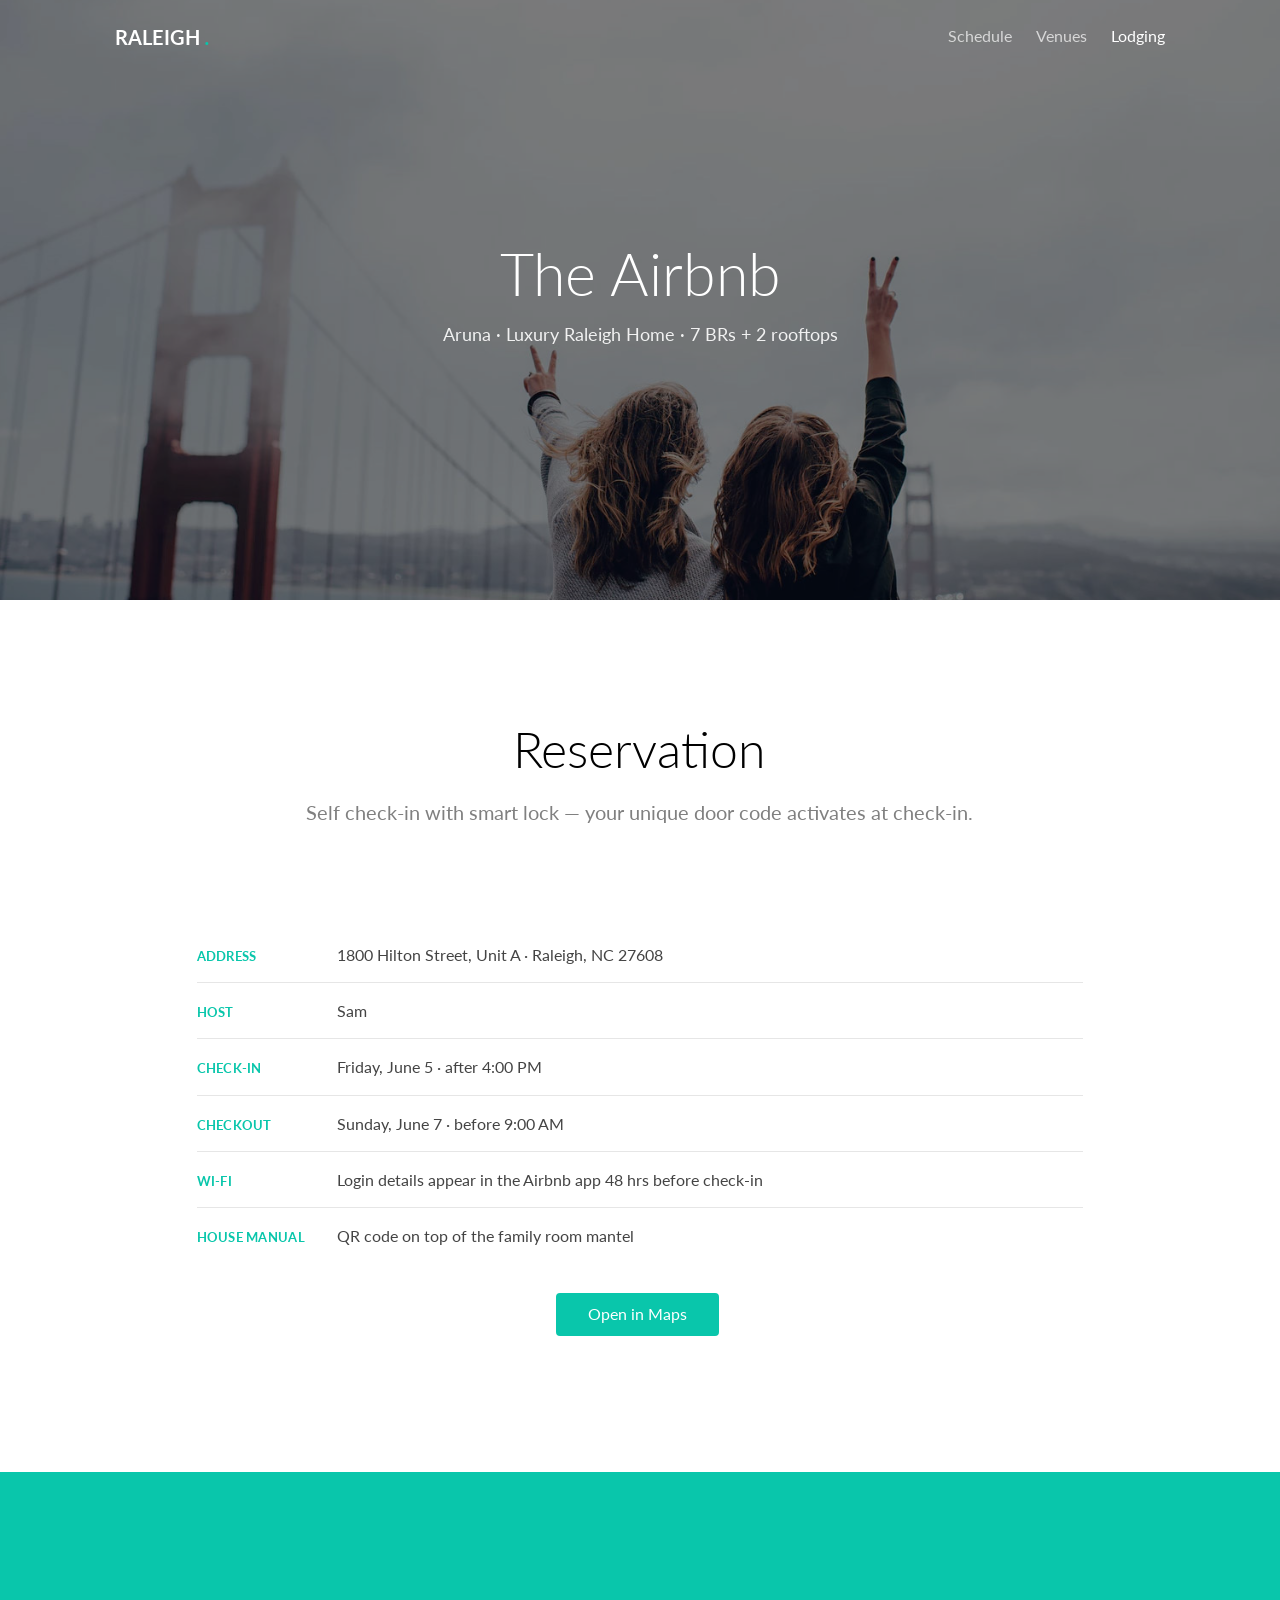
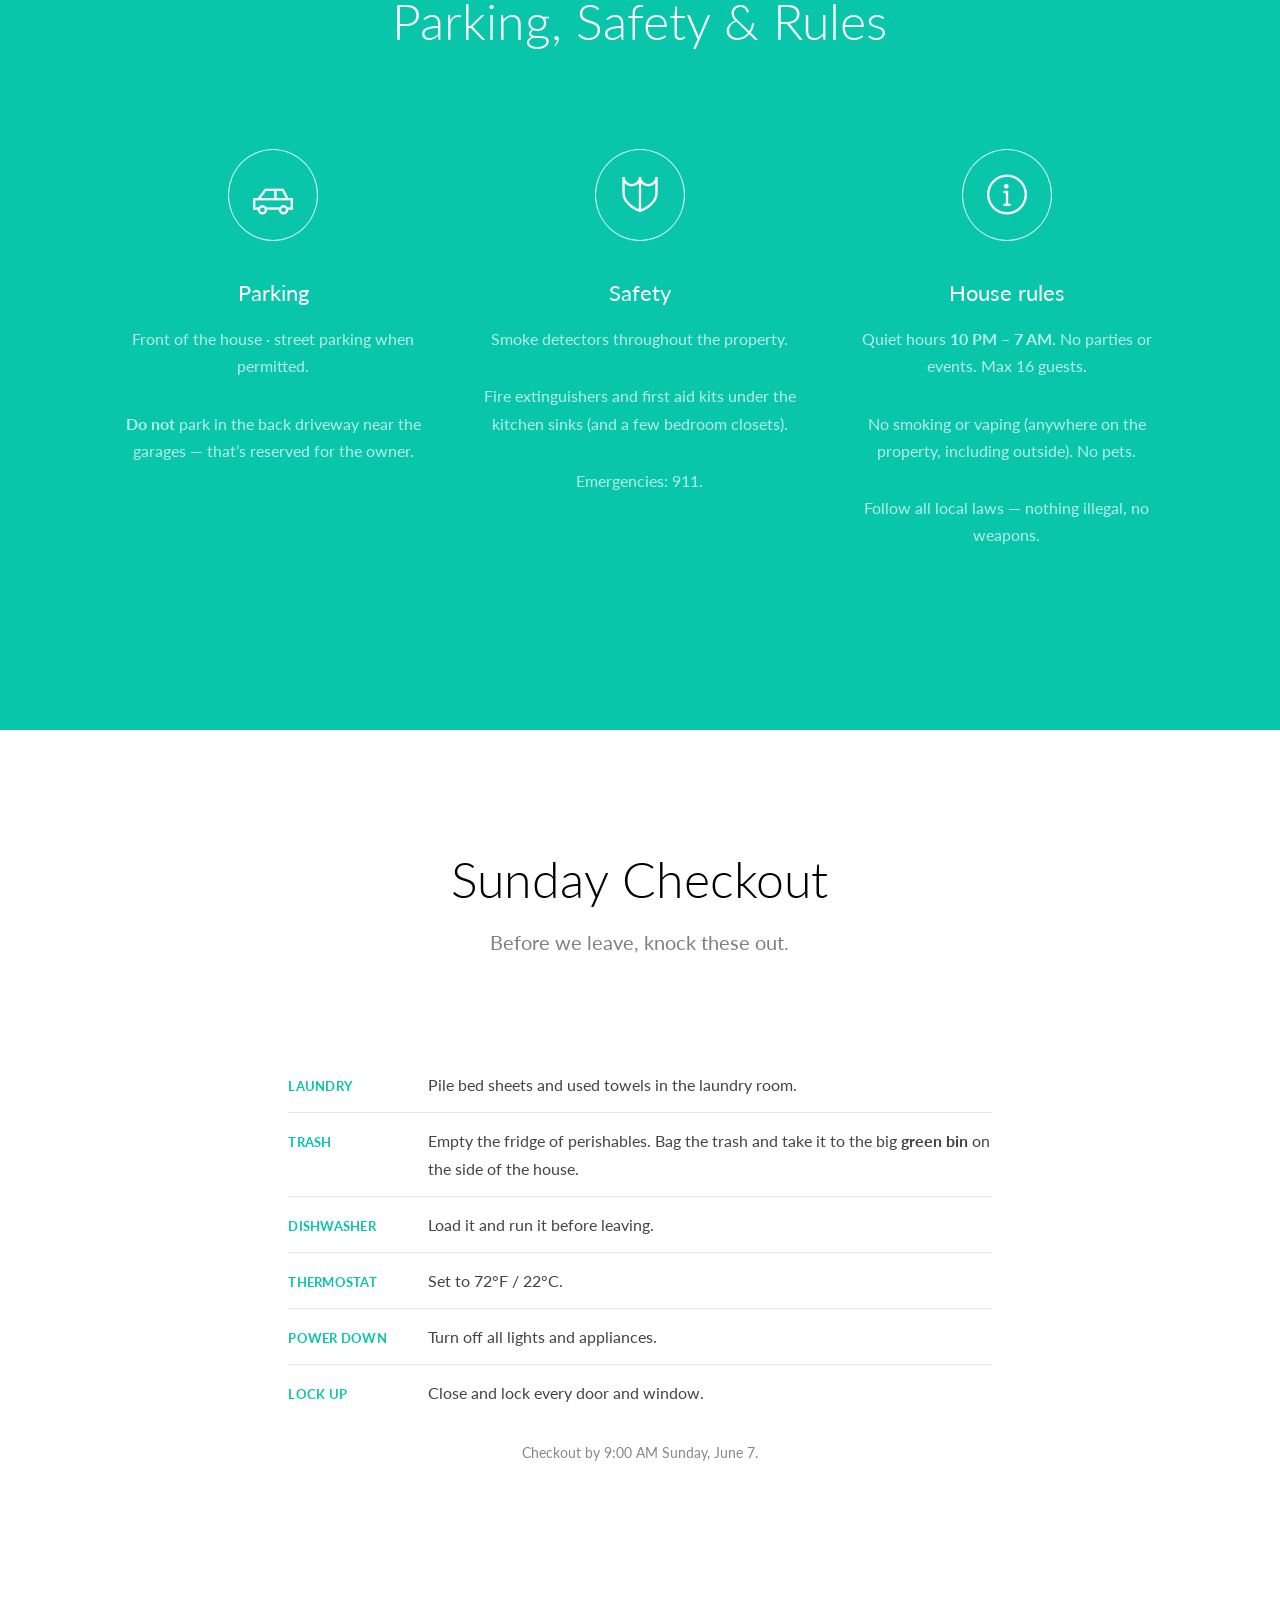
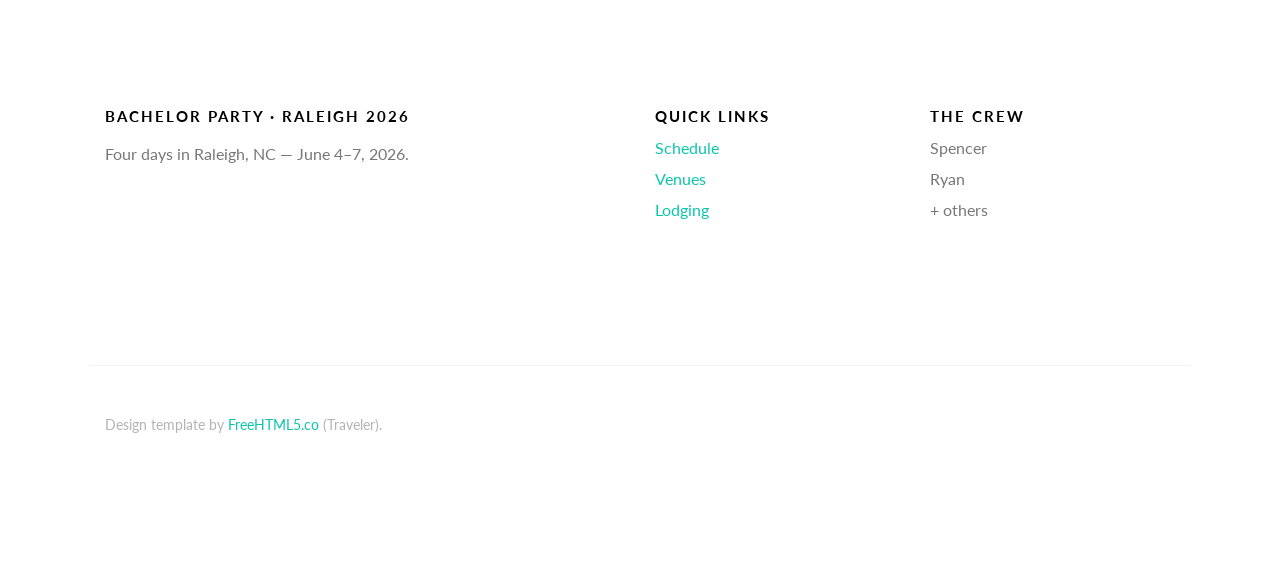
==== lodging.html @ 51993a7b "Initial commit: bachelor party itinerary site Static HTML site with three pages (Schedule, Venues, L" ====
<!DOCTYPE HTML>
<html>
<head>
<meta charset="utf-8">
<meta http-equiv="X-UA-Compatible" content="IE=edge">
<title>Lodging &mdash; Bachelor Party Raleigh 2026</title>
<meta name="viewport" content="width=device-width, initial-scale=1">
<meta name="description" content="Airbnb details for the Raleigh bachelor party, June 4–7, 2026." />

<link href="https://fonts.googleapis.com/css?family=Lato:300,400,700" rel="stylesheet">
<link rel="stylesheet" href="css/animate.css">
<link rel="stylesheet" href="css/icomoon.css">
<link rel="stylesheet" href="css/themify-icons.css">
<link rel="stylesheet" href="css/bootstrap.css">
<link rel="stylesheet" href="css/magnific-popup.css">
<link rel="stylesheet" href="css/style.css">
<link rel="stylesheet" href="css/custom.css">
<script src="js/modernizr-2.6.2.min.js"></script>
</head>
<body>

<div class="gtco-loader"></div>

<div id="page">

<nav class="gtco-nav" role="navigation">
  <div class="gtco-container">
    <div class="row">
      <div class="col-sm-4 col-xs-12">
        <div id="gtco-logo"><a href="index.html">Raleigh <em>.</em></a></div>
      </div>
      <div class="col-xs-8 text-right menu-1">
        <ul>
          <li><a href="index.html">Schedule</a></li>
          <li><a href="venues.html">Venues</a></li>
          <li class="active"><a href="lodging.html">Lodging</a></li>
        </ul>
      </div>
    </div>
  </div>
</nav>

<header class="gtco-cover gtco-cover-sm" role="banner" style="background-image: url(images/img_bg_1.jpg)" data-stellar-background-ratio="0.5">
  <div class="overlay"></div>
  <div class="gtco-container text-center">
    <div class="display-t">
      <div class="display-tc">
        <h1>The Airbnb</h1>
        <p style="color:#fff;font-size:18px;">Aruna &middot; Luxury Raleigh Home &middot; 7 BRs + 2 rooftops</p>
      </div>
    </div>
  </div>
</header>

<div class="gtco-section">
  <div class="gtco-container">

    <div class="row">
      <div class="col-md-8 col-md-offset-2 text-center gtco-heading">
        <h2>Reservation</h2>
        <p>Self check-in with smart lock &mdash; your unique door code activates at check-in.</p>
      </div>
    </div>

    <div class="row">
      <div class="col-md-10 col-md-offset-1">
        <ul class="schedule-list">
          <li><span class="time">Address</span><span class="event">1800 Hilton Street, Unit A &middot; Raleigh, NC 27608</span></li>
          <li><span class="time">Host</span><span class="event">Sam</span></li>
          <li><span class="time">Check-in</span><span class="event">Friday, June 5 &middot; after 4:00 PM</span></li>
          <li><span class="time">Checkout</span><span class="event">Sunday, June 7 &middot; before 9:00 AM</span></li>
          <li><span class="time">Wi-Fi</span><span class="event">Login details appear in the Airbnb app 48 hrs before check-in</span></li>
          <li><span class="time">House manual</span><span class="event">QR code on top of the family room mantel</span></li>
        </ul>
        <p style="text-align:center;margin-top:30px;">
          <a href="https://www.google.com/maps/search/?api=1&amp;query=1800+Hilton+St+Unit+A+Raleigh+NC+27608" target="_blank" rel="noopener" class="btn btn-primary">Open in Maps</a>
        </p>
      </div>
    </div>

  </div>
</div>

<div id="gtco-features">
  <div class="gtco-container">

    <div class="row">
      <div class="col-md-8 col-md-offset-2 text-center gtco-heading animate-box">
        <h2>Parking, Safety &amp; Rules</h2>
      </div>
    </div>

    <div class="row">
      <div class="col-md-4 col-sm-6">
        <div class="feature-center animate-box" data-animate-effect="fadeIn">
          <span class="icon"><i class="ti-car"></i></span>
          <h3>Parking</h3>
          <p>Front of the house &middot; street parking when permitted.</p>
          <p><strong>Do not</strong> park in the back driveway near the garages &mdash; that&rsquo;s reserved for the owner.</p>
        </div>
      </div>

      <div class="col-md-4 col-sm-6">
        <div class="feature-center animate-box" data-animate-effect="fadeIn">
          <span class="icon"><i class="ti-shield"></i></span>
          <h3>Safety</h3>
          <p>Smoke detectors throughout the property.</p>
          <p>Fire extinguishers and first aid kits under the kitchen sinks (and a few bedroom closets).</p>
          <p>Emergencies: 911.</p>
        </div>
      </div>

      <div class="col-md-4 col-sm-6">
        <div class="feature-center animate-box" data-animate-effect="fadeIn">
          <span class="icon"><i class="ti-info-alt"></i></span>
          <h3>House rules</h3>
          <p>Quiet hours <strong>10 PM &ndash; 7 AM</strong>. No parties or events. Max 16 guests.</p>
          <p>No smoking or vaping (anywhere on the property, including outside). No pets.</p>
          <p>Follow all local laws &mdash; nothing illegal, no weapons.</p>
        </div>
      </div>
    </div>

  </div>
</div>

<div class="gtco-section">
  <div class="gtco-container">

    <div class="row">
      <div class="col-md-8 col-md-offset-2 text-center gtco-heading">
        <h2>Sunday Checkout</h2>
        <p>Before we leave, knock these out.</p>
      </div>
    </div>

    <div class="row">
      <div class="col-md-8 col-md-offset-2">
        <ul class="schedule-list">
          <li><span class="time">Laundry</span><span class="event">Pile bed sheets and used towels in the laundry room.</span></li>
          <li><span class="time">Trash</span><span class="event">Empty the fridge of perishables. Bag the trash and take it to the big <strong>green bin</strong> on the side of the house.</span></li>
          <li><span class="time">Dishwasher</span><span class="event">Load it and run it before leaving.</span></li>
          <li><span class="time">Thermostat</span><span class="event">Set to 72&deg;F / 22&deg;C.</span></li>
          <li><span class="time">Power down</span><span class="event">Turn off all lights and appliances.</span></li>
          <li><span class="time">Lock up</span><span class="event">Close and lock every door and window.</span></li>
        </ul>
        <p style="text-align:center;margin-top:20px;color:#888;font-size:14px;">Checkout by 9:00 AM Sunday, June 7.</p>
      </div>
    </div>

  </div>
</div>

<footer id="gtco-footer" role="contentinfo">
  <div class="gtco-container">
    <div class="row row-pb-md">
      <div class="col-md-5">
        <div class="gtco-widget">
          <h3>Bachelor Party &middot; Raleigh 2026</h3>
          <p>Four days in Raleigh, NC &mdash; June 4&ndash;7, 2026.</p>
        </div>
      </div>
      <div class="col-md-3 col-md-push-1">
        <div class="gtco-widget">
          <h3>Quick Links</h3>
          <ul class="gtco-footer-links">
            <li><a href="index.html">Schedule</a></li>
            <li><a href="venues.html">Venues</a></li>
            <li><a href="lodging.html">Lodging</a></li>
          </ul>
        </div>
      </div>
      <div class="col-md-3 col-md-push-1">
        <div class="gtco-widget">
          <h3>The Crew</h3>
          <ul class="gtco-footer-links">
            <li>Spencer</li>
            <li>Ryan</li>
            <li>+ others</li>
          </ul>
        </div>
      </div>
    </div>
    <div class="row copyright">
      <div class="col-md-12">
        <p class="pull-left">
          <small class="block">Design template by <a href="https://freehtml5.co/" target="_blank" rel="noopener">FreeHTML5.co</a> (Traveler).</small>
        </p>
      </div>
    </div>
  </div>
</footer>

</div>

<div class="gototop js-top">
  <a href="#" class="js-gotop"><i class="icon-arrow-up"></i></a>
</div>

<script src="js/jquery.min.js"></script>
<script src="js/jquery.easing.1.3.js"></script>
<script src="js/bootstrap.min.js"></script>
<script src="js/jquery.waypoints.min.js"></script>
<script src="js/owl.carousel.min.js"></script>
<script src="js/jquery.stellar.min.js"></script>
<script src="js/jquery.magnific-popup.min.js"></script>
<script src="js/magnific-popup-options.js"></script>
<script src="js/bootstrap-datepicker.min.js"></script>
<script src="js/main.js"></script>

</body>
</html>
---- css/icomoon.css ----
@font-face {
  font-family: 'icomoon';
  src:  url('../fonts/icomoon/icomoon.eot?6iuir');
  src:  url('../fonts/icomoon/icomoon.eot?6iuir#iefix') format('embedded-opentype'),
    url('../fonts/icomoon/icomoon.ttf?6iuir') format('truetype'),
    url('../fonts/icomoon/icomoon.woff?6iuir') format('woff'),
    url('../fonts/icomoon/icomoon.svg?6iuir#icomoon') format('svg');
  font-weight: normal;
  font-style: normal;
}

[class^="icon-"], [class*=" icon-"] {
  /* use !important to prevent issues with browser extensions that change fonts */
  font-family: 'icomoon' !important;
  speak: none;
  font-style: normal;
  font-weight: normal;
  font-variant: normal;
  text-transform: none;
  line-height: 1;

  /* Better Font Rendering =========== */
  -webkit-font-smoothing: antialiased;
  -moz-osx-font-smoothing: grayscale;
}

.icon-eye:before {
  content: "\e000";
}
.icon-paper-clip:before {
  content: "\e001";
}
.icon-mail:before {
  content: "\e002";
}
.icon-toggle:before {
  content: "\e003";
}
.icon-layout:before {
  content: "\e004";
}
.icon-link:before {
  content: "\e005";
}
.icon-bell:before {
  content: "\e006";
}
.icon-lock:before {
  content: "\e007";
}
.icon-unlock:before {
  content: "\e008";
}
.icon-ribbon:before {
  content: "\e009";
}
.icon-image:before {
  content: "\e010";
}
.icon-signal:before {
  content: "\e011";
}
.icon-target:before {
  content: "\e012";
}
.icon-clipboard:before {
  content: "\e013";
}
.icon-clock:before {
  content: "\e014";
}
.icon-watch:before {
  content: "\e015";
}
.icon-air-play:before {
  content: "\e016";
}
.icon-camera:before {
  content: "\e017";
}
.icon-video:before {
  content: "\e018";
}
.icon-disc:before {
  content: "\e019";
}
.icon-printer:before {
  content: "\e020";
}
.icon-monitor:before {
  content: "\e021";
}
.icon-server:before {
  content: "\e022";
}
.icon-cog:before {
  content: "\e023";
}
.icon-heart:before {
  content: "\e024";
}
.icon-paragraph:before {
  content: "\e025";
}
.icon-align-justify:before {
  content: "\e026";
}
.icon-align-left:before {
  content: "\e027";
}
.icon-align-center:before {
  content: "\e028";
}
.icon-align-right:before {
  content: "\e029";
}
.icon-book:before {
  content: "\e030";
}
.icon-layers:before {
  content: "\e031";
}
.icon-stack:before {
  content: "\e032";
}
.icon-stack-2:before {
  content: "\e033";
}
.icon-paper:before {
  content: "\e034";
}
.icon-paper-stack:before {
  content: "\e035";
}
.icon-search:before {
  content: "\e036";
}
.icon-zoom-in:before {
  content: "\e037";
}
.icon-zoom-out:before {
  content: "\e038";
}
.icon-reply:before {
  content: "\e039";
}
.icon-circle-plus:before {
  content: "\e040";
}
.icon-circle-minus:before {
  content: "\e041";
}
.icon-circle-check:before {
  content: "\e042";
}
.icon-circle-cross:before {
  content: "\e043";
}
.icon-square-plus:before {
  content: "\e044";
}
.icon-square-minus:before {
  content: "\e045";
}
.icon-square-check:before {
  content: "\e046";
}
.icon-square-cross:before {
  content: "\e047";
}
.icon-microphone:before {
  content: "\e048";
}
.icon-record:before {
  content: "\e049";
}
.icon-skip-back:before {
  content: "\e050";
}
.icon-rewind:before {
  content: "\e051";
}
.icon-play:before {
  content: "\e052";
}
.icon-pause:before {
  content: "\e053";
}
.icon-stop:before {
  content: "\e054";
}
.icon-fast-forward:before {
  content: "\e055";
}
.icon-skip-forward:before {
  content: "\e056";
}
.icon-shuffle:before {
  content: "\e057";
}
.icon-repeat:before {
  content: "\e058";
}
.icon-folder:before {
  content: "\e059";
}
.icon-umbrella:before {
  content: "\e060";
}
.icon-moon:before {
  content: "\e061";
}
.icon-thermometer:before {
  content: "\e062";
}
.icon-drop:before {
  content: "\e063";
}
.icon-sun:before {
  content: "\e064";
}
.icon-cloud:before {
  content: "\e065";
}
.icon-cloud-upload:before {
  content: "\e066";
}
.icon-cloud-download:before {
  content: "\e067";
}
.icon-upload:before {
  content: "\e068";
}
.icon-download:before {
  content: "\e069";
}
.icon-location:before {
  content: "\e070";
}
.icon-location-2:before {
  content: "\e071";
}
.icon-map:before {
  content: "\e072";
}
.icon-battery:before {
  content: "\e073";
}
.icon-head:before {
  content: "\e074";
}
.icon-briefcase:before {
  content: "\e075";
}
.icon-speech-bubble:before {
  content: "\e076";
}
.icon-anchor:before {
  content: "\e077";
}
.icon-globe:before {
  content: "\e078";
}
.icon-box:before {
  content: "\e079";
}
.icon-reload:before {
  content: "\e080";
}
.icon-share:before {
  content: "\e081";
}
.icon-marquee:before {
  content: "\e082";
}
.icon-marquee-plus:before {
  content: "\e083";
}
.icon-marquee-minus:before {
  content: "\e084";
}
.icon-tag:before {
  content: "\e085";
}
.icon-power:before {
  content: "\e086";
}
.icon-command:before {
  content: "\e087";
}
.icon-alt:before {
  content: "\e088";
}
.icon-esc:before {
  content: "\e089";
}
.icon-bar-graph:before {
  content: "\e090";
}
.icon-bar-graph-2:before {
  content: "\e091";
}
.icon-pie-graph:before {
  content: "\e092";
}
.icon-star:before {
  content: "\e093";
}
.icon-arrow-left:before {
  content: "\e094";
}
.icon-arrow-right:before {
  content: "\e095";
}
.icon-arrow-up:before {
  content: "\e096";
}
.icon-arrow-down:before {
  content: "\e097";
}
.icon-volume:before {
  content: "\e098";
}
.icon-mute:before {
  content: "\e099";
}
.icon-content-right:before {
  content: "\e100";
}
.icon-content-left:before {
  content: "\e101";
}
.icon-grid:before {
  content: "\e102";
}
.icon-grid-2:before {
  content: "\e103";
}
.icon-columns:before {
  content: "\e104";
}
.icon-loader:before {
  content: "\e105";
}
.icon-bag:before {
  content: "\e106";
}
.icon-ban:before {
  content: "\e107";
}
.icon-flag:before {
  content: "\e108";
}
.icon-trash:before {
  content: "\e109";
}
.icon-expand:before {
  content: "\e110";
}
.icon-contract:before {
  content: "\e111";
}
.icon-maximize:before {
  content: "\e112";
}
.icon-minimize:before {
  content: "\e113";
}
.icon-plus:before {
  content: "\e114";
}
.icon-minus:before {
  content: "\e115";
}
.icon-check:before {
  content: "\e116";
}
.icon-cross:before {
  content: "\e117";
}
.icon-move:before {
  content: "\e118";
}
.icon-delete:before {
  content: "\e119";
}
.icon-menu:before {
  content: "\e120";
}
.icon-archive:before {
  content: "\e121";
}
.icon-inbox:before {
  content: "\e122";
}
.icon-outbox:before {
  content: "\e123";
}
.icon-file:before {
  content: "\e124";
}
.icon-file-add:before {
  content: "\e125";
}
.icon-file-subtract:before {
  content: "\e126";
}
.icon-help:before {
  content: "\e127";
}
.icon-open:before {
  content: "\e128";
}
.icon-ellipsis:before {
  content: "\e129";
}
.icon-add-to-list:before {
  content: "\e900";
}
.icon-classic-computer:before {
  content: "\e901";
}
.icon-controller-fast-backward:before {
  content: "\e902";
}
.icon-creative-commons-attribution:before {
  content: "\e903";
}
.icon-creative-commons-noderivs:before {
  content: "\e904";
}
.icon-creative-commons-noncommercial-eu:before {
  content: "\e905";
}
.icon-creative-commons-noncommercial-us:before {
  content: "\e906";
}
.icon-creative-commons-public-domain:before {
  content: "\e907";
}
.icon-creative-commons-remix:before {
  content: "\e908";
}
.icon-creative-commons-share:before {
  content: "\e909";
}
.icon-creative-commons-sharealike:before {
  content: "\e90a";
}
.icon-creative-commons:before {
  content: "\e90b";
}
.icon-document-landscape:before {
  content: "\e90c";
}
.icon-remove-user:before {
  content: "\e90d";
}
.icon-warning:before {
  content: "\e90e";
}
.icon-arrow-bold-down:before {
  content: "\e90f";
}
.icon-arrow-bold-left:before {
  content: "\e910";
}
.icon-arrow-bold-right:before {
  content: "\e911";
}
.icon-arrow-bold-up:before {
  content: "\e912";
}
.icon-arrow-down2:before {
  content: "\e913";
}
.icon-arrow-left2:before {
  content: "\e914";
}
.icon-arrow-long-down:before {
  content: "\e915";
}
.icon-arrow-long-left:before {
  content: "\e916";
}
.icon-arrow-long-right:before {
  content: "\e917";
}
.icon-arrow-long-up:before {
  content: "\e918";
}
.icon-arrow-right2:before {
  content: "\e919";
}
.icon-arrow-up2:before {
  content: "\e91a";
}
.icon-arrow-with-circle-down:before {
  content: "\e91b";
}
.icon-arrow-with-circle-left:before {
  content: "\e91c";
}
.icon-arrow-with-circle-right:before {
  content: "\e91d";
}
.icon-arrow-with-circle-up:before {
  content: "\e91e";
}
.icon-bookmark:before {
  content: "\e91f";
}
.icon-bookmarks:before {
  content: "\e920";
}
.icon-chevron-down:before {
  content: "\e921";
}
.icon-chevron-left:before {
  content: "\e922";
}
.icon-chevron-right:before {
  content: "\e923";
}
.icon-chevron-small-down:before {
  content: "\e924";
}
.icon-chevron-small-left:before {
  content: "\e925";
}
.icon-chevron-small-right:before {
  content: "\e926";
}
.icon-chevron-small-up:before {
  content: "\e927";
}
.icon-chevron-thin-down:before {
  content: "\e928";
}
.icon-chevron-thin-left:before {
  content: "\e929";
}
.icon-chevron-thin-right:before {
  content: "\e92a";
}
.icon-chevron-thin-up:before {
  content: "\e92b";
}
.icon-chevron-up:before {
  content: "\e92c";
}
.icon-chevron-with-circle-down:before {
  content: "\e92d";
}
.icon-chevron-with-circle-left:before {
  content: "\e92e";
}
.icon-chevron-with-circle-right:before {
  content: "\e92f";
}
.icon-chevron-with-circle-up:before {
  content: "\e930";
}
.icon-cloud2:before {
  content: "\e931";
}
.icon-controller-fast-forward:before {
  content: "\e932";
}
.icon-controller-jump-to-start:before {
  content: "\e933";
}
.icon-controller-next:before {
  content: "\e934";
}
.icon-controller-paus:before {
  content: "\e935";
}
.icon-controller-play:before {
  content: "\e936";
}
.icon-controller-record:before {
  content: "\e937";
}
.icon-controller-stop:before {
  content: "\e938";
}
.icon-controller-volume:before {
  content: "\e939";
}
.icon-dot-single:before {
  content: "\e93a";
}
.icon-dots-three-horizontal:before {
  content: "\e93b";
}
.icon-dots-three-vertical:before {
  content: "\e93c";
}
.icon-dots-two-horizontal:before {
  content: "\e93d";
}
.icon-dots-two-vertical:before {
  content: "\e93e";
}
.icon-download2:before {
  content: "\e93f";
}
.icon-emoji-flirt:before {
  content: "\e940";
}
.icon-flow-branch:before {
  content: "\e941";
}
.icon-flow-cascade:before {
  content: "\e942";
}
.icon-flow-line:before {
  content: "\e943";
}
.icon-flow-parallel:before {
  content: "\e944";
}
.icon-flow-tree:before {
  content: "\e945";
}
.icon-install:before {
  content: "\e946";
}
.icon-layers2:before {
  content: "\e947";
}
.icon-open-book:before {
  content: "\e948";
}
.icon-resize-100:before {
  content: "\e949";
}
.icon-resize-full-screen:before {
  content: "\e94a";
}
.icon-save:before {
  content: "\e94b";
}
.icon-select-arrows:before {
  content: "\e94c";
}
.icon-sound-mute:before {
  content: "\e94d";
}
.icon-sound:before {
  content: "\e94e";
}
.icon-trash2:before {
  content: "\e94f";
}
.icon-triangle-down:before {
  content: "\e950";
}
.icon-triangle-left:before {
  content: "\e951";
}
.icon-triangle-right:before {
  content: "\e952";
}
.icon-triangle-up:before {
  content: "\e953";
}
.icon-uninstall:before {
  content: "\e954";
}
.icon-upload-to-cloud:before {
  content: "\e955";
}
.icon-upload2:before {
  content: "\e956";
}
.icon-add-user:before {
  content: "\e957";
}
.icon-address:before {
  content: "\e958";
}
.icon-adjust:before {
  content: "\e959";
}
.icon-air:before {
  content: "\e95a";
}
.icon-aircraft-landing:before {
  content: "\e95b";
}
.icon-aircraft-take-off:before {
  content: "\e95c";
}
.icon-aircraft:before {
  content: "\e95d";
}
.icon-align-bottom:before {
  content: "\e95e";
}
.icon-align-horizontal-middle:before {
  content: "\e95f";
}
.icon-align-left2:before {
  content: "\e960";
}
.icon-align-right2:before {
  content: "\e961";
}
.icon-align-top:before {
  content: "\e962";
}
.icon-align-vertical-middle:before {
  content: "\e963";
}
.icon-archive2:before {
  content: "\e964";
}
.icon-area-graph:before {
  content: "\e965";
}
.icon-attachment:before {
  content: "\e966";
}
.icon-awareness-ribbon:before {
  content: "\e967";
}
.icon-back-in-time:before {
  content: "\e968";
}
.icon-back:before {
  content: "\e969";
}
.icon-bar-graph2:before {
  content: "\e96a";
}
.icon-battery2:before {
  content: "\e96b";
}
.icon-beamed-note:before {
  content: "\e96c";
}
.icon-bell2:before {
  content: "\e96d";
}
.icon-blackboard:before {
  content: "\e96e";
}
.icon-block:before {
  content: "\e96f";
}
.icon-book2:before {
  content: "\e970";
}
.icon-bowl:before {
  content: "\e971";
}
.icon-box2:before {
  content: "\e972";
}
.icon-briefcase2:before {
  content: "\e973";
}
.icon-browser:before {
  content: "\e974";
}
.icon-brush:before {
  content: "\e975";
}
.icon-bucket:before {
  content: "\e976";
}
.icon-cake:before {
  content: "\e977";
}
.icon-calculator:before {
  content: "\e978";
}
.icon-calendar:before {
  content: "\e979";
}
.icon-camera2:before {
  content: "\e97a";
}
.icon-ccw:before {
  content: "\e97b";
}
.icon-chat:before {
  content: "\e97c";
}
.icon-check2:before {
  content: "\e97d";
}
.icon-circle-with-cross:before {
  content: "\e97e";
}
.icon-circle-with-minus:before {
  content: "\e97f";
}
.icon-circle-with-plus:before {
  content: "\e980";
}
.icon-circle:before {
  content: "\e981";
}
.icon-circular-graph:before {
  content: "\e982";
}
.icon-clapperboard:before {
  content: "\e983";
}
.icon-clipboard2:before {
  content: "\e984";
}
.icon-clock2:before {
  content: "\e985";
}
.icon-code:before {
  content: "\e986";
}
.icon-cog2:before {
  content: "\e987";
}
.icon-colours:before {
  content: "\e988";
}
.icon-compass:before {
  content: "\e989";
}
.icon-copy:before {
  content: "\e98a";
}
.icon-credit-card:before {
  content: "\e98b";
}
.icon-credit:before {
  content: "\e98c";
}
.icon-cross2:before {
  content: "\e98d";
}
.icon-cup:before {
  content: "\e98e";
}
.icon-cw:before {
  content: "\e98f";
}
.icon-cycle:before {
  content: "\e990";
}
.icon-database:before {
  content: "\e991";
}
.icon-dial-pad:before {
  content: "\e992";
}
.icon-direction:before {
  content: "\e993";
}
.icon-document:before {
  content: "\e994";
}
.icon-documents:before {
  content: "\e995";
}
.icon-drink:before {
  content: "\e996";
}
.icon-drive:before {
  content: "\e997";
}
.icon-drop2:before {
  content: "\e998";
}
.icon-edit:before {
  content: "\e999";
}
.icon-email:before {
  content: "\e99a";
}
.icon-emoji-happy:before {
  content: "\e99b";
}
.icon-emoji-neutral:before {
  content: "\e99c";
}
.icon-emoji-sad:before {
  content: "\e99d";
}
.icon-erase:before {
  content: "\e99e";
}
.icon-eraser:before {
  content: "\e99f";
}
.icon-export:before {
  content: "\e9a0";
}
.icon-eye2:before {
  content: "\e9a1";
}
.icon-feather:before {
  content: "\e9a2";
}
.icon-flag2:before {
  content: "\e9a3";
}
.icon-flash:before {
  content: "\e9a4";
}
.icon-flashlight:before {
  content: "\e9a5";
}
.icon-flat-brush:before {
  content: "\e9a6";
}
.icon-folder-images:before {
  content: "\e9a7";
}
.icon-folder-music:before {
  content: "\e9a8";
}
.icon-folder-video:before {
  content: "\e9a9";
}
.icon-folder2:before {
  content: "\e9aa";
}
.icon-forward:before {
  content: "\e9ab";
}
.icon-funnel:before {
  content: "\e9ac";
}
.icon-game-controller:before {
  content: "\e9ad";
}
.icon-gauge:before {
  content: "\e9ae";
}
.icon-globe2:before {
  content: "\e9af";
}
.icon-graduation-cap:before {
  content: "\e9b0";
}
.icon-grid2:before {
  content: "\e9b1";
}
.icon-hair-cross:before {
  content: "\e9b2";
}
.icon-hand:before {
  content: "\e9b3";
}
.icon-heart-outlined:before {
  content: "\e9b4";
}
.icon-heart2:before {
  content: "\e9b5";
}
.icon-help-with-circle:before {
  content: "\e9b6";
}
.icon-help2:before {
  content: "\e9b7";
}
.icon-home:before {
  content: "\e9b8";
}
.icon-hour-glass:before {
  content: "\e9b9";
}
.icon-image-inverted:before {
  content: "\e9ba";
}
.icon-image2:before {
  content: "\e9bb";
}
.icon-images:before {
  content: "\e9bc";
}
.icon-inbox2:before {
  content: "\e9bd";
}
.icon-infinity:before {
  content: "\e9be";
}
.icon-info-with-circle:before {
  content: "\e9bf";
}
.icon-info:before {
  content: "\e9c0";
}
.icon-key:before {
  content: "\e9c1";
}
.icon-keyboard:before {
  content: "\e9c2";
}
.icon-lab-flask:before {
  content: "\e9c3";
}
.icon-landline:before {
  content: "\e9c4";
}
.icon-language:before {
  content: "\e9c5";
}
.icon-laptop:before {
  content: "\e9c6";
}
.icon-leaf:before {
  content: "\e9c7";
}
.icon-level-down:before {
  content: "\e9c8";
}
.icon-level-up:before {
  content: "\e9c9";
}
.icon-lifebuoy:before {
  content: "\e9ca";
}
.icon-light-bulb:before {
  content: "\e9cb";
}
.icon-light-down:before {
  content: "\e9cc";
}
.icon-light-up:before {
  content: "\e9cd";
}
.icon-line-graph:before {
  content: "\e9ce";
}
.icon-link2:before {
  content: "\e9cf";
}
.icon-list:before {
  content: "\e9d0";
}
.icon-location-pin:before {
  content: "\e9d1";
}
.icon-location2:before {
  content: "\e9d2";
}
.icon-lock-open:before {
  content: "\e9d3";
}
.icon-lock2:before {
  content: "\e9d4";
}
.icon-log-out:before {
  content: "\e9d5";
}
.icon-login:before {
  content: "\e9d6";
}
.icon-loop:before {
  content: "\e9d7";
}
.icon-magnet:before {
  content: "\e9d8";
}
.icon-magnifying-glass:before {
  content: "\e9d9";
}
.icon-mail2:before {
  content: "\e9da";
}
.icon-man:before {
  content: "\e9db";
}
.icon-map2:before {
  content: "\e9dc";
}
.icon-mask:before {
  content: "\e9dd";
}
.icon-medal:before {
  content: "\e9de";
}
.icon-megaphone:before {
  content: "\e9df";
}
.icon-menu2:before {
  content: "\e9e0";
}
.icon-message:before {
  content: "\e9e1";
}
.icon-mic:before {
  content: "\e9e2";
}
.icon-minus2:before {
  content: "\e9e3";
}
.icon-mobile:before {
  content: "\e9e4";
}
.icon-modern-mic:before {
  content: "\e9e5";
}
.icon-moon2:before {
  content: "\e9e6";
}
.icon-mouse:before {
  content: "\e9e7";
}
.icon-music:before {
  content: "\e9e8";
}
.icon-network:before {
  content: "\e9e9";
}
.icon-new-message:before {
  content: "\e9ea";
}
.icon-new:before {
  content: "\e9eb";
}
.icon-news:before {
  content: "\e9ec";
}
.icon-note:before {
  content: "\e9ed";
}
.icon-notification:before {
  content: "\e9ee";
}
.icon-old-mobile:before {
  content: "\e9ef";
}
.icon-old-phone:before {
  content: "\e9f0";
}
.icon-palette:before {
  content: "\e9f1";
}
.icon-paper-plane:before {
  content: "\e9f2";
}
.icon-pencil:before {
  content: "\e9f3";
}
.icon-phone:before {
  content: "\e9f4";
}
.icon-pie-chart:before {
  content: "\e9f5";
}
.icon-pin:before {
  content: "\e9f6";
}
.icon-plus2:before {
  content: "\e9f7";
}
.icon-popup:before {
  content: "\e9f8";
}
.icon-power-plug:before {
  content: "\e9f9";
}
.icon-price-ribbon:before {
  content: "\e9fa";
}
.icon-price-tag:before {
  content: "\e9fb";
}
.icon-print:before {
  content: "\e9fc";
}
.icon-progress-empty:before {
  content: "\e9fd";
}
.icon-progress-full:before {
  content: "\e9fe";
}
.icon-progress-one:before {
  content: "\e9ff";
}
.icon-progress-two:before {
  content: "\ea00";
}
.icon-publish:before {
  content: "\ea01";
}
.icon-quote:before {
  content: "\ea02";
}
.icon-radio:before {
  content: "\ea03";
}
.icon-reply-all:before {
  content: "\ea04";
}
.icon-reply2:before {
  content: "\ea05";
}
.icon-retweet:before {
  content: "\ea06";
}
.icon-rocket:before {
  content: "\ea07";
}
.icon-round-brush:before {
  content: "\ea08";
}
.icon-rss:before {
  content: "\ea09";
}
.icon-ruler:before {
  content: "\ea0a";
}
.icon-scissors:before {
  content: "\ea0b";
}
.icon-share-alternitive:before {
  content: "\ea0c";
}
.icon-share2:before {
  content: "\ea0d";
}
.icon-shareable:before {
  content: "\ea0e";
}
.icon-shield:before {
  content: "\ea0f";
}
.icon-shop:before {
  content: "\ea10";
}
.icon-shopping-bag:before {
  content: "\ea11";
}
.icon-shopping-basket:before {
  content: "\ea12";
}
.icon-shopping-cart:before {
  content: "\ea13";
}
.icon-shuffle2:before {
  content: "\ea14";
}
.icon-signal2:before {
  content: "\ea15";
}
.icon-sound-mix:before {
  content: "\ea16";
}
.icon-sports-club:before {
  content: "\ea17";
}
.icon-spreadsheet:before {
  content: "\ea18";
}
.icon-squared-cross:before {
  content: "\ea19";
}
.icon-squared-minus:before {
  content: "\ea1a";
}
.icon-squared-plus:before {
  content: "\ea1b";
}
.icon-star-outlined:before {
  content: "\ea1c";
}
.icon-star2:before {
  content: "\ea1d";
}
.icon-stopwatch:before {
  content: "\ea1e";
}
.icon-suitcase:before {
  content: "\ea1f";
}
.icon-swap:before {
  content: "\ea20";
}
.icon-sweden:before {
  content: "\ea21";
}
.icon-switch:before {
  content: "\ea22";
}
.icon-tablet:before {
  content: "\ea23";
}
.icon-tag2:before {
  content: "\ea24";
}
.icon-text-document-inverted:before {
  content: "\ea25";
}
.icon-text-document:before {
  content: "\ea26";
}
.icon-text:before {
  content: "\ea27";
}
.icon-thermometer2:before {
  content: "\ea28";
}
.icon-thumbs-down:before {
  content: "\ea29";
}
.icon-thumbs-up:before {
  content: "\ea2a";
}
.icon-thunder-cloud:before {
  content: "\ea2b";
}
.icon-ticket:before {
  content: "\ea2c";
}
.icon-time-slot:before {
  content: "\ea2d";
}
.icon-tools:before {
  content: "\ea2e";
}
.icon-traffic-cone:before {
  content: "\ea2f";
}
.icon-tree:before {
  content: "\ea30";
}
.icon-trophy:before {
  content: "\ea31";
}
.icon-tv:before {
  content: "\ea32";
}
.icon-typing:before {
  content: "\ea33";
}
.icon-unread:before {
  content: "\ea34";
}
.icon-untag:before {
  content: "\ea35";
}
.icon-user:before {
  content: "\ea36";
}
.icon-users:before {
  content: "\ea37";
}
.icon-v-card:before {
  content: "\ea38";
}
.icon-video2:before {
  content: "\ea39";
}
.icon-vinyl:before {
  content: "\ea3a";
}
.icon-voicemail:before {
  content: "\ea3b";
}
.icon-wallet:before {
  content: "\ea3c";
}
.icon-water:before {
  content: "\ea3d";
}
.icon-px-with-circle:before {
  content: "\ea3e";
}
.icon-px:before {
  content: "\ea3f";
}
.icon-basecamp:before {
  content: "\ea40";
}
.icon-behance:before {
  content: "\ea41";
}
.icon-creative-cloud:before {
  content: "\ea42";
}
.icon-dropbox:before {
  content: "\ea43";
}
.icon-evernote:before {
  content: "\ea44";
}
.icon-flattr:before {
  content: "\ea45";
}
.icon-foursquare:before {
  content: "\ea46";
}
.icon-google-drive:before {
  content: "\ea47";
}
.icon-google-hangouts:before {
  content: "\ea48";
}
.icon-grooveshark:before {
  content: "\ea49";
}
.icon-icloud:before {
  content: "\ea4a";
}
.icon-mixi:before {
  content: "\ea4b";
}
.icon-onedrive:before {
  content: "\ea4c";
}
.icon-paypal:before {
  content: "\ea4d";
}
.icon-picasa:before {
  content: "\ea4e";
}
.icon-qq:before {
  content: "\ea4f";
}
.icon-rdio-with-circle:before {
  content: "\ea50";
}
.icon-renren:before {
  content: "\ea51";
}
.icon-scribd:before {
  content: "\ea52";
}
.icon-sina-weibo:before {
  content: "\ea53";
}
.icon-skype-with-circle:before {
  content: "\ea54";
}
.icon-skype:before {
  content: "\ea55";
}
.icon-slideshare:before {
  content: "\ea56";
}
.icon-smashing:before {
  content: "\ea57";
}
.icon-soundcloud:before {
  content: "\ea58";
}
.icon-spotify-with-circle:before {
  content: "\ea59";
}
.icon-spotify:before {
  content: "\ea5a";
}
.icon-swarm:before {
  content: "\ea5b";
}
.icon-vine-with-circle:before {
  content: "\ea5c";
}
.icon-vine:before {
  content: "\ea5d";
}
.icon-vk-alternitive:before {
  content: "\ea5e";
}
.icon-vk-with-circle:before {
  content: "\ea5f";
}
.icon-vk:before {
  content: "\ea60";
}
.icon-xing-with-circle:before {
  content: "\ea61";
}
.icon-xing:before {
  content: "\ea62";
}
.icon-yelp:before {
  content: "\ea63";
}
.icon-dribbble-with-circle:before {
  content: "\ea64";
}
.icon-dribbble:before {
  content: "\ea65";
}
.icon-facebook-with-circle:before {
  content: "\ea66";
}
.icon-facebook:before {
  content: "\ea67";
}
.icon-flickr-with-circle:before {
  content: "\ea68";
}
.icon-flickr:before {
  content: "\ea69";
}
.icon-github-with-circle:before {
  content: "\ea6a";
}
.icon-github:before {
  content: "\ea6b";
}
.icon-google-with-circle:before {
  content: "\ea6c";
}
.icon-google:before {
  content: "\ea6d";
}
.icon-instagram-with-circle:before {
  content: "\ea6e";
}
.icon-instagram:before {
  content: "\ea6f";
}
.icon-lastfm-with-circle:before {
  content: "\ea70";
}
.icon-lastfm:before {
  content: "\ea71";
}
.icon-linkedin-with-circle:before {
  content: "\ea72";
}
.icon-linkedin:before {
  content: "\ea73";
}
.icon-pinterest-with-circle:before {
  content: "\ea74";
}
.icon-pinterest:before {
  content: "\ea75";
}
.icon-rdio:before {
  content: "\ea76";
}
.icon-stumbleupon-with-circle:before {
  content: "\ea77";
}
.icon-stumbleupon:before {
  content: "\ea78";
}
.icon-tumblr-with-circle:before {
  content: "\ea79";
}
.icon-tumblr:before {
  content: "\ea7a";
}
.icon-twitter-with-circle:before {
  content: "\ea7b";
}
.icon-twitter:before {
  content: "\ea7c";
}
.icon-vimeo-with-circle:before {
  content: "\ea7d";
}
.icon-vimeo:before {
  content: "\ea7e";
}
.icon-youtube-with-circle:before {
  content: "\ea7f";
}
.icon-youtube:before {
  content: "\ea80";
}
---- css/themify-icons.css ----
@font-face {
	font-family: 'themify';
	src:url('../fonts/themify-icons/themify.eot?-fvbane');
	src:url('../fonts/themify-icons/themify.eot?#iefix-fvbane') format('embedded-opentype'),
		url('../fonts/themify-icons/themify.woff?-fvbane') format('woff'),
		url('../fonts/themify-icons/themify.ttf?-fvbane') format('truetype'),
		url('../fonts/themify-icons/themify.svg?-fvbane#themify') format('svg');
	font-weight: normal;
	font-style: normal;
}

[class^="ti-"], [class*=" ti-"] {
	font-family: 'themify';
	speak: none;
	font-style: normal;
	font-weight: normal;
	font-variant: normal;
	text-transform: none;
	line-height: 1;

	/* Better Font Rendering =========== */
	-webkit-font-smoothing: antialiased;
	-moz-osx-font-smoothing: grayscale;
}

.ti-wand:before {
	content: "\e600";
}
.ti-volume:before {
	content: "\e601";
}
.ti-user:before {
	content: "\e602";
}
.ti-unlock:before {
	content: "\e603";
}
.ti-unlink:before {
	content: "\e604";
}
.ti-trash:before {
	content: "\e605";
}
.ti-thought:before {
	content: "\e606";
}
.ti-target:before {
	content: "\e607";
}
.ti-tag:before {
	content: "\e608";
}
.ti-tablet:before {
	content: "\e609";
}
.ti-star:before {
	content: "\e60a";
}
.ti-spray:before {
	content: "\e60b";
}
.ti-signal:before {
	content: "\e60c";
}
.ti-shopping-cart:before {
	content: "\e60d";
}
.ti-shopping-cart-full:before {
	content: "\e60e";
}
.ti-settings:before {
	content: "\e60f";
}
.ti-search:before {
	content: "\e610";
}
.ti-zoom-in:before {
	content: "\e611";
}
.ti-zoom-out:before {
	content: "\e612";
}
.ti-cut:before {
	content: "\e613";
}
.ti-ruler:before {
	content: "\e614";
}
.ti-ruler-pencil:before {
	content: "\e615";
}
.ti-ruler-alt:before {
	content: "\e616";
}
.ti-bookmark:before {
	content: "\e617";
}
.ti-bookmark-alt:before {
	content: "\e618";
}
.ti-reload:before {
	content: "\e619";
}
.ti-plus:before {
	content: "\e61a";
}
.ti-pin:before {
	content: "\e61b";
}
.ti-pencil:before {
	content: "\e61c";
}
.ti-pencil-alt:before {
	content: "\e61d";
}
.ti-paint-roller:before {
	content: "\e61e";
}
.ti-paint-bucket:before {
	content: "\e61f";
}
.ti-na:before {
	content: "\e620";
}
.ti-mobile:before {
	content: "\e621";
}
.ti-minus:before {
	content: "\e622";
}
.ti-medall:before {
	content: "\e623";
}
.ti-medall-alt:before {
	content: "\e624";
}
.ti-marker:before {
	content: "\e625";
}
.ti-marker-alt:before {
	content: "\e626";
}
.ti-arrow-up:before {
	content: "\e627";
}
.ti-arrow-right:before {
	content: "\e628";
}
.ti-arrow-left:before {
	content: "\e629";
}
.ti-arrow-down:before {
	content: "\e62a";
}
.ti-lock:before {
	content: "\e62b";
}
.ti-location-arrow:before {
	content: "\e62c";
}
.ti-link:before {
	content: "\e62d";
}
.ti-layout:before {
	content: "\e62e";
}
.ti-layers:before {
	content: "\e62f";
}
.ti-layers-alt:before {
	content: "\e630";
}
.ti-key:before {
	content: "\e631";
}
.ti-import:before {
	content: "\e632";
}
.ti-image:before {
	content: "\e633";
}
.ti-heart:before {
	content: "\e634";
}
.ti-heart-broken:before {
	content: "\e635";
}
.ti-hand-stop:before {
	content: "\e636";
}
.ti-hand-open:before {
	content: "\e637";
}
.ti-hand-drag:before {
	content: "\e638";
}
.ti-folder:before {
	content: "\e639";
}
.ti-flag:before {
	content: "\e63a";
}
.ti-flag-alt:before {
	content: "\e63b";
}
.ti-flag-alt-2:before {
	content: "\e63c";
}
.ti-eye:before {
	content: "\e63d";
}
.ti-export:before {
	content: "\e63e";
}
.ti-exchange-vertical:before {
	content: "\e63f";
}
.ti-desktop:before {
	content: "\e640";
}
.ti-cup:before {
	content: "\e641";
}
.ti-crown:before {
	content: "\e642";
}
.ti-comments:before {
	content: "\e643";
}
.ti-comment:before {
	content: "\e644";
}
.ti-comment-alt:before {
	content: "\e645";
}
.ti-close:before {
	content: "\e646";
}
.ti-clip:before {
	content: "\e647";
}
.ti-angle-up:before {
	content: "\e648";
}
.ti-angle-right:before {
	content: "\e649";
}
.ti-angle-left:before {
	content: "\e64a";
}
.ti-angle-down:before {
	content: "\e64b";
}
.ti-check:before {
	content: "\e64c";
}
.ti-check-box:before {
	content: "\e64d";
}
.ti-camera:before {
	content: "\e64e";
}
.ti-announcement:before {
	content: "\e64f";
}
.ti-brush:before {
	content: "\e650";
}
.ti-briefcase:before {
	content: "\e651";
}
.ti-bolt:before {
	content: "\e652";
}
.ti-bolt-alt:before {
	content: "\e653";
}
.ti-blackboard:before {
	content: "\e654";
}
.ti-bag:before {
	content: "\e655";
}
.ti-move:before {
	content: "\e656";
}
.ti-arrows-vertical:before {
	content: "\e657";
}
.ti-arrows-horizontal:before {
	content: "\e658";
}
.ti-fullscreen:before {
	content: "\e659";
}
.ti-arrow-top-right:before {
	content: "\e65a";
}
.ti-arrow-top-left:before {
	content: "\e65b";
}
.ti-arrow-circle-up:before {
	content: "\e65c";
}
.ti-arrow-circle-right:before {
	content: "\e65d";
}
.ti-arrow-circle-left:before {
	content: "\e65e";
}
.ti-arrow-circle-down:before {
	content: "\e65f";
}
.ti-angle-double-up:before {
	content: "\e660";
}
.ti-angle-double-right:before {
	content: "\e661";
}
.ti-angle-double-left:before {
	content: "\e662";
}
.ti-angle-double-down:before {
	content: "\e663";
}
.ti-zip:before {
	content: "\e664";
}
.ti-world:before {
	content: "\e665";
}
.ti-wheelchair:before {
	content: "\e666";
}
.ti-view-list:before {
	content: "\e667";
}
.ti-view-list-alt:before {
	content: "\e668";
}
.ti-view-grid:before {
	content: "\e669";
}
.ti-uppercase:before {
	content: "\e66a";
}
.ti-upload:before {
	content: "\e66b";
}
.ti-underline:before {
	content: "\e66c";
}
.ti-truck:before {
	content: "\e66d";
}
.ti-timer:before {
	content: "\e66e";
}
.ti-ticket:before {
	content: "\e66f";
}
.ti-thumb-up:before {
	content: "\e670";
}
.ti-thumb-down:before {
	content: "\e671";
}
.ti-text:before {
	content: "\e672";
}
.ti-stats-up:before {
	content: "\e673";
}
.ti-stats-down:before {
	content: "\e674";
}
.ti-split-v:before {
	content: "\e675";
}
.ti-split-h:before {
	content: "\e676";
}
.ti-smallcap:before {
	content: "\e677";
}
.ti-shine:before {
	content: "\e678";
}
.ti-shift-right:before {
	content: "\e679";
}
.ti-shift-left:before {
	content: "\e67a";
}
.ti-shield:before {
	content: "\e67b";
}
.ti-notepad:before {
	content: "\e67c";
}
.ti-server:before {
	content: "\e67d";
}
.ti-quote-right:before {
	content: "\e67e";
}
.ti-quote-left:before {
	content: "\e67f";
}
.ti-pulse:before {
	content: "\e680";
}
.ti-printer:before {
	content: "\e681";
}
.ti-power-off:before {
	content: "\e682";
}
.ti-plug:before {
	content: "\e683";
}
.ti-pie-chart:before {
	content: "\e684";
}
.ti-paragraph:before {
	content: "\e685";
}
.ti-panel:before {
	content: "\e686";
}
.ti-package:before {
	content: "\e687";
}
.ti-music:before {
	content: "\e688";
}
.ti-music-alt:before {
	content: "\e689";
}
.ti-mouse:before {
	content: "\e68a";
}
.ti-mouse-alt:before {
	content: "\e68b";
}
.ti-money:before {
	content: "\e68c";
}
.ti-microphone:before {
	content: "\e68d";
}
.ti-menu:before {
	content: "\e68e";
}
.ti-menu-alt:before {
	content: "\e68f";
}
.ti-map:before {
	content: "\e690";
}
.ti-map-alt:before {
	content: "\e691";
}
.ti-loop:before {
	content: "\e692";
}
.ti-location-pin:before {
	content: "\e693";
}
.ti-list:before {
	content: "\e694";
}
.ti-light-bulb:before {
	content: "\e695";
}
.ti-Italic:before {
	content: "\e696";
}
.ti-info:before {
	content: "\e697";
}
.ti-infinite:before {
	content: "\e698";
}
.ti-id-badge:before {
	content: "\e699";
}
.ti-hummer:before {
	content: "\e69a";
}
.ti-home:before {
	content: "\e69b";
}
.ti-help:before {
	content: "\e69c";
}
.ti-headphone:before {
	content: "\e69d";
}
.ti-harddrives:before {
	content: "\e69e";
}
.ti-harddrive:before {
	content: "\e69f";
}
.ti-gift:before {
	content: "\e6a0";
}
.ti-game:before {
	content: "\e6a1";
}
.ti-filter:before {
	content: "\e6a2";
}
.ti-files:before {
	content: "\e6a3";
}
.ti-file:before {
	content: "\e6a4";
}
.ti-eraser:before {
	content: "\e6a5";
}
.ti-envelope:before {
	content: "\e6a6";
}
.ti-download:before {
	content: "\e6a7";
}
.ti-direction:before {
	content: "\e6a8";
}
.ti-direction-alt:before {
	content: "\e6a9";
}
.ti-dashboard:before {
	content: "\e6aa";
}
.ti-control-stop:before {
	content: "\e6ab";
}
.ti-control-shuffle:before {
	content: "\e6ac";
}
.ti-control-play:before {
	content: "\e6ad";
}
.ti-control-pause:before {
	content: "\e6ae";
}
.ti-control-forward:before {
	content: "\e6af";
}
.ti-control-backward:before {
	content: "\e6b0";
}
.ti-cloud:before {
	content: "\e6b1";
}
.ti-cloud-up:before {
	content: "\e6b2";
}
.ti-cloud-down:before {
	content: "\e6b3";
}
.ti-clipboard:before {
	content: "\e6b4";
}
.ti-car:before {
	content: "\e6b5";
}
.ti-calendar:before {
	content: "\e6b6";
}
.ti-book:before {
	content: "\e6b7";
}
.ti-bell:before {
	content: "\e6b8";
}
.ti-basketball:before {
	content: "\e6b9";
}
.ti-bar-chart:before {
	content: "\e6ba";
}
.ti-bar-chart-alt:before {
	content: "\e6bb";
}
.ti-back-right:before {
	content: "\e6bc";
}
.ti-back-left:before {
	content: "\e6bd";
}
.ti-arrows-corner:before {
	content: "\e6be";
}
.ti-archive:before {
	content: "\e6bf";
}
.ti-anchor:before {
	content: "\e6c0";
}
.ti-align-right:before {
	content: "\e6c1";
}
.ti-align-left:before {
	content: "\e6c2";
}
.ti-align-justify:before {
	content: "\e6c3";
}
.ti-align-center:before {
	content: "\e6c4";
}
.ti-alert:before {
	content: "\e6c5";
}
.ti-alarm-clock:before {
	content: "\e6c6";
}
.ti-agenda:before {
	content: "\e6c7";
}
.ti-write:before {
	content: "\e6c8";
}
.ti-window:before {
	content: "\e6c9";
}
.ti-widgetized:before {
	content: "\e6ca";
}
.ti-widget:before {
	content: "\e6cb";
}
.ti-widget-alt:before {
	content: "\e6cc";
}
.ti-wallet:before {
	content: "\e6cd";
}
.ti-video-clapper:before {
	content: "\e6ce";
}
.ti-video-camera:before {
	content: "\e6cf";
}
.ti-vector:before {
	content: "\e6d0";
}
.ti-themify-logo:before {
	content: "\e6d1";
}
.ti-themify-favicon:before {
	content: "\e6d2";
}
.ti-themify-favicon-alt:before {
	content: "\e6d3";
}
.ti-support:before {
	content: "\e6d4";
}
.ti-stamp:before {
	content: "\e6d5";
}
.ti-split-v-alt:before {
	content: "\e6d6";
}
.ti-slice:before {
	content: "\e6d7";
}
.ti-shortcode:before {
	content: "\e6d8";
}
.ti-shift-right-alt:before {
	content: "\e6d9";
}
.ti-shift-left-alt:before {
	content: "\e6da";
}
.ti-ruler-alt-2:before {
	content: "\e6db";
}
.ti-receipt:before {
	content: "\e6dc";
}
.ti-pin2:before {
	content: "\e6dd";
}
.ti-pin-alt:before {
	content: "\e6de";
}
.ti-pencil-alt2:before {
	content: "\e6df";
}
.ti-palette:before {
	content: "\e6e0";
}
.ti-more:before {
	content: "\e6e1";
}
.ti-more-alt:before {
	content: "\e6e2";
}
.ti-microphone-alt:before {
	content: "\e6e3";
}
.ti-magnet:before {
	content: "\e6e4";
}
.ti-line-double:before {
	content: "\e6e5";
}
.ti-line-dotted:before {
	content: "\e6e6";
}
.ti-line-dashed:before {
	content: "\e6e7";
}
.ti-layout-width-full:before {
	content: "\e6e8";
}
.ti-layout-width-default:before {
	content: "\e6e9";
}
.ti-layout-width-default-alt:before {
	content: "\e6ea";
}
.ti-layout-tab:before {
	content: "\e6eb";
}
.ti-layout-tab-window:before {
	content: "\e6ec";
}
.ti-layout-tab-v:before {
	content: "\e6ed";
}
.ti-layout-tab-min:before {
	content: "\e6ee";
}
.ti-layout-slider:before {
	content: "\e6ef";
}
.ti-layout-slider-alt:before {
	content: "\e6f0";
}
.ti-layout-sidebar-right:before {
	content: "\e6f1";
}
.ti-layout-sidebar-none:before {
	content: "\e6f2";
}
.ti-layout-sidebar-left:before {
	content: "\e6f3";
}
.ti-layout-placeholder:before {
	content: "\e6f4";
}
.ti-layout-menu:before {
	content: "\e6f5";
}
.ti-layout-menu-v:before {
	content: "\e6f6";
}
.ti-layout-menu-separated:before {
	content: "\e6f7";
}
.ti-layout-menu-full:before {
	content: "\e6f8";
}
.ti-layout-media-right-alt:before {
	content: "\e6f9";
}
.ti-layout-media-right:before {
	content: "\e6fa";
}
.ti-layout-media-overlay:before {
	content: "\e6fb";
}
.ti-layout-media-overlay-alt:before {
	content: "\e6fc";
}
.ti-layout-media-overlay-alt-2:before {
	content: "\e6fd";
}
.ti-layout-media-left-alt:before {
	content: "\e6fe";
}
.ti-layout-media-left:before {
	content: "\e6ff";
}
.ti-layout-media-center-alt:before {
	content: "\e700";
}
.ti-layout-media-center:before {
	content: "\e701";
}
.ti-layout-list-thumb:before {
	content: "\e702";
}
.ti-layout-list-thumb-alt:before {
	content: "\e703";
}
.ti-layout-list-post:before {
	content: "\e704";
}
.ti-layout-list-large-image:before {
	content: "\e705";
}
.ti-layout-line-solid:before {
	content: "\e706";
}
.ti-layout-grid4:before {
	content: "\e707";
}
.ti-layout-grid3:before {
	content: "\e708";
}
.ti-layout-grid2:before {
	content: "\e709";
}
.ti-layout-grid2-thumb:before {
	content: "\e70a";
}
.ti-layout-cta-right:before {
	content: "\e70b";
}
.ti-layout-cta-left:before {
	content: "\e70c";
}
.ti-layout-cta-center:before {
	content: "\e70d";
}
.ti-layout-cta-btn-right:before {
	content: "\e70e";
}
.ti-layout-cta-btn-left:before {
	content: "\e70f";
}
.ti-layout-column4:before {
	content: "\e710";
}
.ti-layout-column3:before {
	content: "\e711";
}
.ti-layout-column2:before {
	content: "\e712";
}
.ti-layout-accordion-separated:before {
	content: "\e713";
}
.ti-layout-accordion-merged:before {
	content: "\e714";
}
.ti-layout-accordion-list:before {
	content: "\e715";
}
.ti-ink-pen:before {
	content: "\e716";
}
.ti-info-alt:before {
	content: "\e717";
}
.ti-help-alt:before {
	content: "\e718";
}
.ti-headphone-alt:before {
	content: "\e719";
}
.ti-hand-point-up:before {
	content: "\e71a";
}
.ti-hand-point-right:before {
	content: "\e71b";
}
.ti-hand-point-left:before {
	content: "\e71c";
}
.ti-hand-point-down:before {
	content: "\e71d";
}
.ti-gallery:before {
	content: "\e71e";
}
.ti-face-smile:before {
	content: "\e71f";
}
.ti-face-sad:before {
	content: "\e720";
}
.ti-credit-card:before {
	content: "\e721";
}
.ti-control-skip-forward:before {
	content: "\e722";
}
.ti-control-skip-backward:before {
	content: "\e723";
}
.ti-control-record:before {
	content: "\e724";
}
.ti-control-eject:before {
	content: "\e725";
}
.ti-comments-smiley:before {
	content: "\e726";
}
.ti-brush-alt:before {
	content: "\e727";
}
.ti-youtube:before {
	content: "\e728";
}
.ti-vimeo:before {
	content: "\e729";
}
.ti-twitter:before {
	content: "\e72a";
}
.ti-time:before {
	content: "\e72b";
}
.ti-tumblr:before {
	content: "\e72c";
}
.ti-skype:before {
	content: "\e72d";
}
.ti-share:before {
	content: "\e72e";
}
.ti-share-alt:before {
	content: "\e72f";
}
.ti-rocket:before {
	content: "\e730";
}
.ti-pinterest:before {
	content: "\e731";
}
.ti-new-window:before {
	content: "\e732";
}
.ti-microsoft:before {
	content: "\e733";
}
.ti-list-ol:before {
	content: "\e734";
}
.ti-linkedin:before {
	content: "\e735";
}
.ti-layout-sidebar-2:before {
	content: "\e736";
}
.ti-layout-grid4-alt:before {
	content: "\e737";
}
.ti-layout-grid3-alt:before {
	content: "\e738";
}
.ti-layout-grid2-alt:before {
	content: "\e739";
}
.ti-layout-column4-alt:before {
	content: "\e73a";
}
.ti-layout-column3-alt:before {
	content: "\e73b";
}
.ti-layout-column2-alt:before {
	content: "\e73c";
}
.ti-instagram:before {
	content: "\e73d";
}
.ti-google:before {
	content: "\e73e";
}
.ti-github:before {
	content: "\e73f";
}
.ti-flickr:before {
	content: "\e740";
}
.ti-facebook:before {
	content: "\e741";
}
.ti-dropbox:before {
	content: "\e742";
}
.ti-dribbble:before {
	content: "\e743";
}
.ti-apple:before {
	content: "\e744";
}
.ti-android:before {
	content: "\e745";
}
.ti-save:before {
	content: "\e746";
}
.ti-save-alt:before {
	content: "\e747";
}
.ti-yahoo:before {
	content: "\e748";
}
.ti-wordpress:before {
	content: "\e749";
}
.ti-vimeo-alt:before {
	content: "\e74a";
}
.ti-twitter-alt:before {
	content: "\e74b";
}
.ti-tumblr-alt:before {
	content: "\e74c";
}
.ti-trello:before {
	content: "\e74d";
}
.ti-stack-overflow:before {
	content: "\e74e";
}
.ti-soundcloud:before {
	content: "\e74f";
}
.ti-sharethis:before {
	content: "\e750";
}
.ti-sharethis-alt:before {
	content: "\e751";
}
.ti-reddit:before {
	content: "\e752";
}
.ti-pinterest-alt:before {
	content: "\e753";
}
.ti-microsoft-alt:before {
	content: "\e754";
}
.ti-linux:before {
	content: "\e755";
}
.ti-jsfiddle:before {
	content: "\e756";
}
.ti-joomla:before {
	content: "\e757";
}
.ti-html5:before {
	content: "\e758";
}
.ti-flickr-alt:before {
	content: "\e759";
}
.ti-email:before {
	content: "\e75a";
}
.ti-drupal:before {
	content: "\e75b";
}
.ti-dropbox-alt:before {
	content: "\e75c";
}
.ti-css3:before {
	content: "\e75d";
}
.ti-rss:before {
	content: "\e75e";
}
.ti-rss-alt:before {
	content: "\e75f";
}
---- css/style.css ----
@font-face {
  font-family: 'icomoon';
  src: url("../fonts/icomoon/icomoon.eot?srf3rx");
  src: url("../fonts/icomoon/icomoon.eot?srf3rx#iefix") format("embedded-opentype"), url("../fonts/icomoon/icomoon.ttf?srf3rx") format("truetype"), url("../fonts/icomoon/icomoon.woff?srf3rx") format("woff"), url("../fonts/icomoon/icomoon.svg?srf3rx#icomoon") format("svg");
  font-weight: normal;
  font-style: normal;
}
/* =======================================================
*
* 	Template Style 
*
* ======================================================= */
body {
  font-family: "Lato", Arial, sans-serif;
  font-weight: 400;
  font-size: 16px;
  line-height: 1.7;
  color: #777;
  background: #fff;
}

#page {
  position: relative;
  overflow-x: hidden;
  width: 100%;
  height: 100%;
  -webkit-transition: 0.5s;
  -o-transition: 0.5s;
  transition: 0.5s;
}
.offcanvas #page {
  overflow: hidden;
  position: absolute;
}
.offcanvas #page:after {
  -webkit-transition: 2s;
  -o-transition: 2s;
  transition: 2s;
  position: absolute;
  top: 0;
  right: 0;
  bottom: 0;
  left: 0;
  z-index: 101;
  background: rgba(0, 0, 0, 0.7);
  content: "";
}

a {
  color: #09C6AB;
  -webkit-transition: 0.5s;
  -o-transition: 0.5s;
  transition: 0.5s;
}
a:hover, a:active, a:focus {
  color: #09C6AB;
  outline: none;
  text-decoration: none;
}

p {
  margin-bottom: 20px;
}

h1, h2, h3, h4, h5, h6, figure {
  color: #000;
  font-family: "Lato", Arial, sans-serif;
  font-weight: 400;
  margin: 0 0 20px 0;
}

::-webkit-selection {
  color: #fff;
  background: #09C6AB;
}

::-moz-selection {
  color: #fff;
  background: #09C6AB;
}

::selection {
  color: #fff;
  background: #09C6AB;
}

.gtco-container {
  max-width: 1100px;
  position: relative;
  margin: 0 auto;
  padding-left: 15px;
  padding-right: 15px;
}

.gtco-nav {
  position: absolute;
  top: 0;
  left: 0;
  margin: 0;
  padding: 0;
  width: 100%;
  padding: 20px 0;
  z-index: 1001;
}
@media screen and (max-width: 768px) {
  .gtco-nav {
    padding: 20px 0;
  }
}
.gtco-nav #gtco-logo {
  font-size: 20px;
  margin: 0;
  padding: 0;
  text-transform: uppercase;
  font-weight: bold;
}
.gtco-nav #gtco-logo em {
  color: #09C6AB;
}
.gtco-nav a {
  padding: 5px 10px;
  color: #fff;
}
@media screen and (max-width: 768px) {
  .gtco-nav .menu-1, .gtco-nav .menu-2 {
    display: none;
  }
}
.gtco-nav ul {
  padding: 0;
  margin: 2px 0 0 0;
}
.gtco-nav ul li {
  padding: 0;
  margin: 0;
  list-style: none;
  display: inline;
}
.gtco-nav ul li a {
  font-size: 16px;
  padding: 30px 10px;
  color: rgba(255, 255, 255, 0.7);
  -webkit-transition: 0.3s;
  -o-transition: 0.3s;
  transition: 0.3s;
}
.gtco-nav ul li a:hover, .gtco-nav ul li a:focus, .gtco-nav ul li a:active {
  color: white;
}
.gtco-nav ul li.has-dropdown {
  position: relative;
}
.gtco-nav ul li.has-dropdown .dropdown {
  width: 130px;
  -webkit-box-shadow: 0px 4px 5px 0px rgba(0, 0, 0, 0.15);
  -moz-box-shadow: 0px 4px 5px 0px rgba(0, 0, 0, 0.15);
  box-shadow: 0px 4px 5px 0px rgba(0, 0, 0, 0.15);
  z-index: 1002;
  visibility: hidden;
  opacity: 0;
  position: absolute;
  top: 40px;
  left: 0;
  text-align: left;
  background: #fff;
  padding: 20px;
  -webkit-border-radius: 4px;
  -moz-border-radius: 4px;
  -ms-border-radius: 4px;
  border-radius: 4px;
  -webkit-transition: 0s;
  -o-transition: 0s;
  transition: 0s;
}
.gtco-nav ul li.has-dropdown .dropdown:before {
  bottom: 100%;
  left: 40px;
  border: solid transparent;
  content: " ";
  height: 0;
  width: 0;
  position: absolute;
  pointer-events: none;
  border-bottom-color: #fff;
  border-width: 8px;
  margin-left: -8px;
}
.gtco-nav ul li.has-dropdown .dropdown li {
  display: block;
  margin-bottom: 7px;
}
.gtco-nav ul li.has-dropdown .dropdown li:last-child {
  margin-bottom: 0;
}
.gtco-nav ul li.has-dropdown .dropdown li a {
  padding: 2px 0;
  display: block;
  color: #999999;
  line-height: 1.2;
  text-transform: none;
  font-size: 15px;
}
.gtco-nav ul li.has-dropdown .dropdown li a:hover {
  color: #09C6AB;
}
.gtco-nav ul li.has-dropdown .dropdown li.active > a {
  color: #000 !important;
}
.gtco-nav ul li.has-dropdown:hover a, .gtco-nav ul li.has-dropdown:focus a {
  color: #fff;
}
.gtco-nav ul li.btn-cta a {
  color: #09C6AB;
}
.gtco-nav ul li.btn-cta a span {
  border: 2px solid rgba(255, 255, 255, 0.5);
  padding: 4px 20px;
  color: #fff;
  display: -moz-inline-stack;
  display: inline-block;
  zoom: 1;
  *display: inline;
  -webkit-transition: 0.3s;
  -o-transition: 0.3s;
  transition: 0.3s;
  -webkit-border-radius: 7px;
  -moz-border-radius: 7px;
  -ms-border-radius: 7px;
  border-radius: 7px;
}
.gtco-nav ul li.btn-cta a:hover span {
  background: #fff;
  color: #09C6AB;
}
.gtco-nav ul li.active > a {
  color: #fff !important;
}

#gtco-header {
  background: #4d4d4d;
}
@media screen and (max-width: 992px) {
  #gtco-header.gtco-cover {
    height: inherit !important;
    padding: 3em 0 !important;
  }
}
@media screen and (max-width: 480px) {
  #gtco-header .text-left {
    text-align: center !important;
  }
}
@media screen and (max-width: 480px) {
  #gtco-header .btn {
    display: block;
    width: 100%;
  }
}
#gtco-header .mt-text {
  margin-top: 7em;
  margin-bottom: 3em;
}
@media screen and (max-width: 768px) {
  #gtco-header .mt-text {
    margin-top: 0;
  }
}
#gtco-header .intro-text-small {
  font-size: 14px;
  text-transform: uppercase;
  color: rgba(255, 255, 255, 0.5);
  letter-spacing: .15em;
  display: block;
  margin-bottom: 10px;
}
#gtco-header h1, #gtco-header h2 {
  margin: 0;
  padding: 0;
  color: white;
}
#gtco-header h1 {
  margin-bottom: 0px;
  font-size: 59px;
  line-height: 1.5;
  font-weight: 300;
}
@media screen and (max-width: 768px) {
  #gtco-header h1 {
    font-size: 34px;
    line-height: 1.2;
    margin-bottom: 10px;
  }
}
#gtco-header h2 {
  font-weight: 300;
  font-size: 22px;
  line-height: 1.5;
  margin-bottom: 30px;
}
#gtco-header .form-wrap {
  border-top: 10px solid #09C6AB;
  position: relative;
  width: 100%;
  -webkit-box-shadow: 0px 2px 5px 0px rgba(0, 0, 0, 0.15);
  -moz-box-shadow: 0px 2px 5px 0px rgba(0, 0, 0, 0.15);
  box-shadow: 0px 2px 5px 0px rgba(0, 0, 0, 0.15);
}
#gtco-header .form-wrap .tab-menu {
  padding: 0 !important;
  margin: 0 0 -10px 0 !important;
  width: 100%;
  float: left;
  z-index: 12;
  position: relative;
}
#gtco-header .form-wrap .tab-menu li {
  padding: 0;
  margin: 0;
  list-style: none;
  display: inline;
  float: left;
  width: 50%;
  text-align: center;
}
#gtco-header .form-wrap .tab-menu li a {
  padding: 10px 20px 20px 20px;
  float: left;
  width: 100%;
  display: block;
  background: rgba(255, 255, 255, 0.5);
  color: #1a1a1a;
}
#gtco-header .form-wrap .tab-menu li a:hover {
  color: #1a1a1a;
}
#gtco-header .form-wrap .tab-menu li.active a {
  display: block;
  padding: 10px 20px 20px 20px;
  background: #fff;
  color: #09C6AB;
}
#gtco-header .form-wrap .tab-menu li.gtco-first a {
  border-top-left-radius: 7px;
}
#gtco-header .form-wrap .tab-menu li.gtco-second a {
  border-top-right-radius: 7px;
}
#gtco-header .form-wrap .tab-content {
  z-index: 10;
  position: relative;
  clear: both;
  background: #fff;
  padding: 30px;
}
#gtco-header .form-wrap .tab-content .tab-content-inner {
  display: none;
}
#gtco-header .form-wrap .tab-content .tab-content-inner.active {
  display: block;
}

#gtco-header,
#gtco-counter,
.gtco-bg {
  background-size: cover;
  background-position: top center;
  background-repeat: no-repeat;
  position: relative;
}

.gtco-bg {
  background-position: center center;
  width: 100%;
  float: left;
  position: relative;
}

.gtco-video {
  height: 450px;
  overflow: hidden;
  margin-bottom: 30px;
  -webkit-border-radius: 7px;
  -moz-border-radius: 7px;
  -ms-border-radius: 7px;
  border-radius: 7px;
}
.gtco-video.gtco-video-sm {
  height: 250px;
}
.gtco-video a {
  z-index: 1001;
  position: absolute;
  top: 50%;
  left: 50%;
  margin-top: -45px;
  margin-left: -45px;
  width: 90px;
  height: 90px;
  display: table;
  text-align: center;
  background: #fff;
  -webkit-box-shadow: 0px 14px 30px -15px rgba(0, 0, 0, 0.75);
  -moz-box-shadow: 0px 14px 30px -15px rgba(0, 0, 0, 0.75);
  box-shadow: 0px 14px 30px -15px rgba(0, 0, 0, 0.75);
  -webkit-border-radius: 50%;
  -moz-border-radius: 50%;
  -ms-border-radius: 50%;
  border-radius: 50%;
}
.gtco-video a i {
  text-align: center;
  display: table-cell;
  vertical-align: middle;
  font-size: 40px;
}
.gtco-video .overlay {
  position: absolute;
  top: 0;
  left: 0;
  right: 0;
  bottom: 0;
  background: rgba(0, 0, 0, 0.5);
  -webkit-transition: 0.5s;
  -o-transition: 0.5s;
  transition: 0.5s;
}
.gtco-video:hover .overlay {
  background: rgba(0, 0, 0, 0.7);
}
.gtco-video:hover a {
  position: relative;
  -webkit-transform: scale(1.2);
  -moz-transform: scale(1.2);
  -ms-transform: scale(1.2);
  -o-transform: scale(1.2);
  transform: scale(1.2);
}

.gtco-cover {
  height: 900px;
  background-size: cover;
  background-position: center center;
  background-repeat: no-repeat;
  position: relative;
  float: left;
  width: 100%;
}
.gtco-cover a {
  color: #09C6AB;
}
.gtco-cover a:hover {
  color: white;
}
.gtco-cover .overlay {
  z-index: 1;
  position: absolute;
  bottom: 0;
  top: 0;
  left: 0;
  right: 0;
  background: rgba(0, 0, 0, 0.5);
}
.gtco-cover > .gtco-container {
  position: relative;
  z-index: 10;
}
@media screen and (max-width: 768px) {
  .gtco-cover {
    height: 600px;
  }
}
.gtco-cover .display-t,
.gtco-cover .display-tc {
  height: 900px;
  display: table;
  width: 100%;
}
@media screen and (max-width: 768px) {
  .gtco-cover .display-t,
  .gtco-cover .display-tc {
    height: 600px;
  }
}
.gtco-cover.gtco-cover-sm {
  height: 600px;
}
@media screen and (max-width: 768px) {
  .gtco-cover.gtco-cover-sm {
    height: 400px;
  }
}
.gtco-cover.gtco-cover-sm .display-t,
.gtco-cover.gtco-cover-sm .display-tc {
  height: 600px;
  display: table;
  width: 100%;
}
@media screen and (max-width: 768px) {
  .gtco-cover.gtco-cover-sm .display-t,
  .gtco-cover.gtco-cover-sm .display-tc {
    height: 400px;
  }
}
.gtco-cover.gtco-cover-xs {
  height: 500px;
}
@media screen and (max-width: 768px) {
  .gtco-cover.gtco-cover-xs {
    height: inherit !important;
    padding: 3em 0;
  }
}
.gtco-cover.gtco-cover-xs .display-t,
.gtco-cover.gtco-cover-xs .display-tc {
  height: 500px;
  display: table;
  width: 100%;
}
@media screen and (max-width: 768px) {
  .gtco-cover.gtco-cover-xs .display-t,
  .gtco-cover.gtco-cover-xs .display-tc {
    padding: 3em 0;
    height: inherit !important;
  }
}

.gtco-staff {
  text-align: center;
  margin-bottom: 7em;
  float: left;
  width: 100%;
}
@media screen and (max-width: 768px) {
  .gtco-staff {
    margin-bottom: 3em;
  }
}
.gtco-staff img {
  width: 100px;
  margin-bottom: 20px;
  -webkit-border-radius: 50%;
  -moz-border-radius: 50%;
  -ms-border-radius: 50%;
  border-radius: 50%;
}
.gtco-staff h3 {
  font-size: 24px;
  margin-bottom: 5px;
}
.gtco-staff p {
  margin-bottom: 30px;
}
.gtco-staff .role {
  color: #bfbfbf;
  margin-bottom: 30px;
  font-weight: normal;
  display: block;
}

.gtco-social-icons {
  margin: 0;
  padding: 0;
}
.gtco-social-icons li {
  margin: 0;
  padding: 0;
  list-style: none;
  display: -moz-inline-stack;
  display: inline-block;
  zoom: 1;
  *display: inline;
}
.gtco-social-icons li a {
  display: -moz-inline-stack;
  display: inline-block;
  zoom: 1;
  *display: inline;
  color: #09C6AB;
  padding-left: 10px;
  padding-right: 10px;
}
.gtco-social-icons li a i {
  font-size: 20px;
}

.gtco-contact-info {
  margin-bottom: 30px;
  float: left;
  width: 100%;
  position: relative;
}
.gtco-contact-info ul {
  padding: 0;
  margin: 0;
}
.gtco-contact-info ul li {
  padding: 0 0 0 50px;
  margin: 0 0 30px 0;
  list-style: none;
  position: relative;
}
.gtco-contact-info ul li:before {
  color: #cccccc;
  position: absolute;
  left: 0;
  top: .05em;
  font-family: 'icomoon';
  speak: none;
  font-style: normal;
  font-weight: normal;
  font-variant: normal;
  text-transform: none;
  line-height: 1;
  /* Better Font Rendering =========== */
  -webkit-font-smoothing: antialiased;
  -moz-osx-font-smoothing: grayscale;
}
.gtco-contact-info ul li.address:before {
  font-size: 30px;
  content: "\e9d1";
}
.gtco-contact-info ul li.phone:before {
  font-size: 23px;
  content: "\e9f4";
}
.gtco-contact-info ul li.email:before {
  font-size: 23px;
  content: "\e9da";
}
.gtco-contact-info ul li.url:before {
  font-size: 23px;
  content: "\e9af";
}

form label {
  font-weight: normal !important;
}

#gtco-header .display-tc,
#gtco-counter .display-tc,
.gtco-cover .display-tc {
  display: table-cell !important;
  vertical-align: middle;
}
#gtco-header .display-tc .intro-text-small,
#gtco-counter .display-tc .intro-text-small,
.gtco-cover .display-tc .intro-text-small {
  font-size: 14px;
  text-transform: uppercase;
  color: rgba(255, 255, 255, 0.5);
  letter-spacing: .15em;
  display: block;
  margin-bottom: 10px;
}
#gtco-header .display-tc h1, #gtco-header .display-tc h2,
#gtco-counter .display-tc h1,
#gtco-counter .display-tc h2,
.gtco-cover .display-tc h1,
.gtco-cover .display-tc h2 {
  margin: 0;
  padding: 0;
  color: white;
}
#gtco-header .display-tc h1,
#gtco-counter .display-tc h1,
.gtco-cover .display-tc h1 {
  margin-bottom: 0px;
  font-size: 59px;
  line-height: 1.5;
  font-weight: 300;
}
@media screen and (max-width: 768px) {
  #gtco-header .display-tc h1,
  #gtco-counter .display-tc h1,
  .gtco-cover .display-tc h1 {
    font-size: 34px;
    line-height: 1.2;
    margin-bottom: 10px;
  }
}
#gtco-header .display-tc h2,
#gtco-counter .display-tc h2,
.gtco-cover .display-tc h2 {
  font-weight: 300;
  font-size: 22px;
  line-height: 1.5;
  margin-bottom: 30px;
}

#gtco-counter {
  text-align: center;
}
#gtco-counter .counter {
  font-size: 50px;
  margin-bottom: 10px;
  color: #09C6AB;
  font-weight: 100;
  display: block;
}
#gtco-counter .counter-label {
  margin-bottom: 0;
  text-transform: uppercase;
  color: rgba(0, 0, 0, 0.5);
  letter-spacing: .1em;
}
@media screen and (max-width: 768px) {
  #gtco-counter .feature-center {
    margin-bottom: 50px;
  }
}
#gtco-counter .icon {
  width: 70px;
  height: 70px;
  text-align: center;
  margin-bottom: 20px;
  background: none !important;
  border: none !important;
}
#gtco-counter .icon i {
  height: 70px;
}
#gtco-counter .icon i:before {
  color: #cccccc;
  display: block;
  text-align: center;
  margin-left: 3px;
}

#gtco-features,
#gtco-features-2,
#gtco-products,
#gtco-services,
#gtco-subscribe,
#gtco-footer,
.gtco-section {
  padding: 7em 0;
  clear: both;
  position: relative;
}
@media screen and (max-width: 768px) {
  #gtco-features,
  #gtco-features-2,
  #gtco-products,
  #gtco-services,
  #gtco-subscribe,
  #gtco-footer,
  .gtco-section {
    padding: 2em 0;
  }
}
#gtco-features.border-bottom,
#gtco-features-2.border-bottom,
#gtco-products.border-bottom,
#gtco-services.border-bottom,
#gtco-subscribe.border-bottom,
#gtco-footer.border-bottom,
.gtco-section.border-bottom {
  border-bottom: 1px solid #e6e6e6;
}

#gtco-features {
  background: #09C6AB;
}
#gtco-features .gtco-heading h2 {
  color: #fff;
}
#gtco-features .gtco-heading p {
  color: rgba(255, 255, 255, 0.7);
}
#gtco-features .feature-center {
  color: #fff;
}
#gtco-features .feature-center .icon {
  width: 90px;
  height: 90px;
  border: 1px solid rgba(255, 255, 255, 0.8);
  background: #09C6AB;
}
#gtco-features .feature-center .icon i {
  color: #fff;
  font-size: 40px;
  font-style: normal;
}
#gtco-features .feature-center h3 {
  font-weight: 400;
  color: #fff;
}
#gtco-features .feature-center p {
  color: rgba(255, 255, 255, 0.7);
}

#gtco-features-2 {
  background: #efefef;
  position: relative;
  float: left;
  width: 100%;
}

.feature-center {
  text-align: center;
  padding-left: 10px;
  padding-right: 10px;
  float: left;
  width: 100%;
  margin-bottom: 40px;
}
@media screen and (max-width: 768px) {
  .feature-center {
    margin-bottom: 50px;
  }
}
.feature-center .icon {
  width: 90px;
  height: 90px;
  display: table;
  text-align: center;
  margin: 0 auto 40px auto;
  -webkit-border-radius: 50%;
  -moz-border-radius: 50%;
  -ms-border-radius: 50%;
  border-radius: 50%;
}
.feature-center .icon i {
  display: table-cell;
  vertical-align: middle;
  height: 90px;
  font-size: 40px;
  line-height: 40px;
  color: #cccccc;
}
.feature-center p, .feature-center h3 {
  margin-bottom: 30px;
}
.feature-center h3 {
  font-size: 22px;
  margin-bottom: 20px;
  color: #09C6AB;
  position: relative;
}

.feature-left {
  float: left;
  width: 100%;
  margin-bottom: 30px;
  position: relative;
}
.feature-left .icon {
  float: left;
  text-align: center;
  width: 15%;
}
.feature-left .icon i {
  display: table-cell;
  vertical-align: middle;
  font-size: 40px;
  color: #09C6AB;
}
.feature-left .feature-copy {
  float: right;
  width: 80%;
}
.feature-left .feature-copy h3 {
  font-size: 18px;
  color: #1a1a1a;
  margin-bottom: 10px;
}

.gtco-heading {
  margin-bottom: 5em;
}
.gtco-heading.gtco-heading-sm {
  margin-bottom: 2em;
}
.gtco-heading h2 {
  font-size: 50px;
  margin-bottom: 10px;
  line-height: 1.5;
  font-weight: 300;
  color: #000;
  position: relative;
}
@media screen and (max-width: 768px) {
  .gtco-heading h2 {
    font-size: 26px;
  }
}
.gtco-heading p {
  font-size: 20px;
  line-height: 1.5;
  color: gray;
}

#gtco-products {
  background: #008ee0;
}
#gtco-products .item img {
  -webkit-border-radius: 7px;
  -moz-border-radius: 7px;
  -ms-border-radius: 7px;
  border-radius: 7px;
}
#gtco-products .gtco-heading h2 {
  color: #fff;
}
#gtco-products .gtco-heading p {
  color: rgba(255, 255, 255, 0.8);
}

#gtco-subscribe {
  background: #0098EF;
}
#gtco-subscribe .form-control {
  background: transparent;
  color: #fff;
  font-size: 16px !important;
  width: 100%;
  border: 2px solid rgba(255, 255, 255, 0.2) !important;
  -webkit-transition: 0.5s;
  -o-transition: 0.5s;
  transition: 0.5s;
}
#gtco-subscribe .form-control:focus {
  background: transparent;
  border: 2px solid rgba(255, 255, 255, 0.8) !important;
}
#gtco-subscribe .form-control::-webkit-input-placeholder {
  color: #fff;
}
#gtco-subscribe .form-control:-moz-placeholder {
  /* Firefox 18- */
  color: #fff;
}
#gtco-subscribe .form-control::-moz-placeholder {
  /* Firefox 19+ */
  color: #fff;
}
#gtco-subscribe .form-control:-ms-input-placeholder {
  color: #fff;
}
#gtco-subscribe .btn {
  height: 46px;
  border: none !important;
  background: #09C6AB;
  color: #fff;
  font-size: 16px;
  text-transform: uppercase;
  font-weight: 400;
  padding-left: 50px;
  padding-right: 50px;
}
#gtco-subscribe .form-inline .form-group {
  width: 100% !important;
  margin-bottom: 10px;
}
#gtco-subscribe .form-inline .form-group .form-control {
  width: 100%;
}
#gtco-subscribe .gtco-heading {
  margin-bottom: 30px;
}
#gtco-subscribe .gtco-heading h2 {
  color: #fff;
}
#gtco-subscribe .gtco-heading p {
  color: rgba(255, 255, 255, 0.5);
}

#gtco-footer .gtco-footer-links {
  padding: 0;
  margin: 0 0 20px 0;
  float: left;
  width: 100%;
}
#gtco-footer .gtco-footer-links li {
  padding: 0;
  margin: 0 0 15px 0;
  list-style: none;
  line-height: 1;
}
#gtco-footer .gtco-footer-links li a {
  text-decoration: none;
}
#gtco-footer .gtco-footer-links li a:hover {
  text-decoration: underline;
}
#gtco-footer .gtco-widget {
  margin-bottom: 30px;
}
#gtco-footer .gtco-widget h3 {
  margin-bottom: 15px;
  font-weight: bold;
  font-size: 15px;
  letter-spacing: 2px;
  text-transform: uppercase;
}
#gtco-footer .gtco-widget .gtco-quick-contact {
  padding: 0;
  margin: 0;
}
#gtco-footer .gtco-widget .gtco-quick-contact li {
  padding: 0;
  margin: 0 0 10px 0;
  list-style: none;
}
#gtco-footer .gtco-widget .gtco-quick-contact li i {
  width: 30px;
  float: left;
  font-size: 18px;
  position: relative;
  margin-top: 4px;
  display: -moz-inline-stack;
  display: inline-block;
  zoom: 1;
  *display: inline;
}
#gtco-footer .footer-logo span {
  color: #09C6AB;
}
#gtco-footer .copyright {
  color: #b3b3b3;
  padding-top: 3em;
  margin-top: 3em;
  border-top: 1px solid #f2f2f2;
}
@media screen and (max-width: 768px) {
  #gtco-footer .copyright .pull-left,
  #gtco-footer .copyright .pull-right {
    float: none !important;
    text-align: center;
  }
}
#gtco-footer .copyright .block {
  display: block;
}

#gtco-offcanvas {
  position: absolute;
  z-index: 1901;
  width: 270px;
  background: black;
  top: 0;
  right: 0;
  top: 0;
  bottom: 0;
  padding: 45px 40px 40px 40px;
  overflow-y: auto;
  display: none;
  -moz-transform: translateX(270px);
  -webkit-transform: translateX(270px);
  -ms-transform: translateX(270px);
  -o-transform: translateX(270px);
  transform: translateX(270px);
  -webkit-transition: 0.5s;
  -o-transition: 0.5s;
  transition: 0.5s;
}
@media screen and (max-width: 768px) {
  #gtco-offcanvas {
    display: block;
  }
}
.offcanvas #gtco-offcanvas {
  -moz-transform: translateX(0px);
  -webkit-transform: translateX(0px);
  -ms-transform: translateX(0px);
  -o-transform: translateX(0px);
  transform: translateX(0px);
}
#gtco-offcanvas a {
  color: rgba(255, 255, 255, 0.5);
}
#gtco-offcanvas a:hover {
  color: rgba(255, 255, 255, 0.8);
}
#gtco-offcanvas ul {
  padding: 0;
  margin: 0;
}
#gtco-offcanvas ul li {
  padding: 0;
  margin: 0;
  list-style: none;
}
#gtco-offcanvas ul li > ul {
  padding-left: 20px;
  display: none;
}
#gtco-offcanvas ul li.offcanvas-has-dropdown > a {
  display: block;
  position: relative;
}
#gtco-offcanvas ul li.offcanvas-has-dropdown > a:after {
  position: absolute;
  right: 0px;
  font-family: 'icomoon';
  speak: none;
  font-style: normal;
  font-weight: normal;
  font-variant: normal;
  text-transform: none;
  line-height: 1;
  /* Better Font Rendering =========== */
  -webkit-font-smoothing: antialiased;
  -moz-osx-font-smoothing: grayscale;
  content: "\e921";
  font-size: 20px;
  color: rgba(255, 255, 255, 0.2);
  -webkit-transition: 0.5s;
  -o-transition: 0.5s;
  transition: 0.5s;
}
#gtco-offcanvas ul li.offcanvas-has-dropdown.active a:after {
  -webkit-transform: rotate(-180deg);
  -moz-transform: rotate(-180deg);
  -ms-transform: rotate(-180deg);
  -o-transform: rotate(-180deg);
  transform: rotate(-180deg);
}

.uppercase {
  font-size: 14px;
  color: #000;
  margin-bottom: 10px;
  font-weight: 700;
  text-transform: uppercase;
}

.gototop {
  position: fixed;
  bottom: 20px;
  right: 20px;
  z-index: 999;
  opacity: 0;
  visibility: hidden;
  -webkit-transition: 0.5s;
  -o-transition: 0.5s;
  transition: 0.5s;
}
.gototop.active {
  opacity: 1;
  visibility: visible;
}
.gototop a {
  width: 50px;
  height: 50px;
  display: table;
  background: rgba(0, 0, 0, 0.5);
  color: #fff;
  text-align: center;
  -webkit-border-radius: 4px;
  -moz-border-radius: 4px;
  -ms-border-radius: 4px;
  border-radius: 4px;
}
.gototop a i {
  height: 50px;
  display: table-cell;
  vertical-align: middle;
}
.gototop a:hover, .gototop a:active, .gototop a:focus {
  text-decoration: none;
  outline: none;
}

.gtco-nav-toggle {
  width: 25px;
  height: 25px;
  cursor: pointer;
  text-decoration: none;
}
.gtco-nav-toggle.active i::before, .gtco-nav-toggle.active i::after {
  background: #444;
}
.gtco-nav-toggle:hover, .gtco-nav-toggle:focus, .gtco-nav-toggle:active {
  outline: none;
  border-bottom: none !important;
}
.gtco-nav-toggle i {
  position: relative;
  display: inline-block;
  width: 25px;
  height: 2px;
  color: #252525;
  font: bold 14px/.4 Helvetica;
  text-transform: uppercase;
  text-indent: -55px;
  background: #252525;
  transition: all .2s ease-out;
}
.gtco-nav-toggle i::before, .gtco-nav-toggle i::after {
  content: '';
  width: 25px;
  height: 2px;
  background: #252525;
  position: absolute;
  left: 0;
  transition: all .2s ease-out;
}
.gtco-nav-toggle.gtco-nav-white > i {
  color: #fff;
  background: #fff;
}
.gtco-nav-toggle.gtco-nav-white > i::before, .gtco-nav-toggle.gtco-nav-white > i::after {
  background: #fff;
}

.gtco-nav-toggle i::before {
  top: -7px;
}

.gtco-nav-toggle i::after {
  bottom: -7px;
}

.gtco-nav-toggle:hover i::before {
  top: -10px;
}

.gtco-nav-toggle:hover i::after {
  bottom: -10px;
}

.gtco-nav-toggle.active i {
  background: transparent;
}

.gtco-nav-toggle.active i::before {
  top: 0;
  -webkit-transform: rotateZ(45deg);
  -moz-transform: rotateZ(45deg);
  -ms-transform: rotateZ(45deg);
  -o-transform: rotateZ(45deg);
  transform: rotateZ(45deg);
}

.gtco-nav-toggle.active i::after {
  bottom: 0;
  -webkit-transform: rotateZ(-45deg);
  -moz-transform: rotateZ(-45deg);
  -ms-transform: rotateZ(-45deg);
  -o-transform: rotateZ(-45deg);
  transform: rotateZ(-45deg);
}

.gtco-nav-toggle {
  position: absolute;
  right: 0px;
  top: 10px;
  z-index: 21;
  padding: 6px 0 0 0;
  display: block;
  margin: 0 auto;
  display: none;
  height: 44px;
  width: 44px;
  z-index: 2001;
  border-bottom: none !important;
}
@media screen and (max-width: 768px) {
  .gtco-nav-toggle {
    display: block;
  }
}

.btn {
  margin-right: 4px;
  margin-bottom: 4px;
  font-family: "Lato", Arial, sans-serif;
  font-size: 16px;
  font-weight: 400;
  -webkit-border-radius: 4px;
  -moz-border-radius: 4px;
  -ms-border-radius: 4px;
  border-radius: 4px;
  -webkit-transition: 0.5s;
  -o-transition: 0.5s;
  transition: 0.5s;
  padding: 8px 30px;
}
.btn.btn-md {
  padding: 8px 20px !important;
}
.btn.btn-lg {
  padding: 18px 36px !important;
}
.btn:hover, .btn:active, .btn:focus {
  box-shadow: none !important;
  outline: none !important;
}

.btn-primary {
  background: #09C6AB;
  color: #fff;
  border: 2px solid #09C6AB !important;
}
.btn-primary:hover, .btn-primary:focus, .btn-primary:active {
  background: #0adec0 !important;
  border-color: #0adec0 !important;
}
.btn-primary.btn-outline {
  background: transparent;
  color: #09C6AB;
  border: 2px solid #09C6AB;
}
.btn-primary.btn-outline:hover, .btn-primary.btn-outline:focus, .btn-primary.btn-outline:active {
  background: #09C6AB;
  color: #fff;
}

.btn-success {
  background: #5cb85c;
  color: #fff;
  border: 2px solid #5cb85c;
}
.btn-success:hover, .btn-success:focus, .btn-success:active {
  background: #4cae4c !important;
  border-color: #4cae4c !important;
}
.btn-success.btn-outline {
  background: transparent;
  color: #5cb85c;
  border: 2px solid #5cb85c;
}
.btn-success.btn-outline:hover, .btn-success.btn-outline:focus, .btn-success.btn-outline:active {
  background: #5cb85c;
  color: #fff;
}

.btn-info {
  background: #5bc0de;
  color: #fff;
  border: 2px solid #5bc0de;
}
.btn-info:hover, .btn-info:focus, .btn-info:active {
  background: #46b8da !important;
  border-color: #46b8da !important;
}
.btn-info.btn-outline {
  background: transparent;
  color: #5bc0de;
  border: 2px solid #5bc0de;
}
.btn-info.btn-outline:hover, .btn-info.btn-outline:focus, .btn-info.btn-outline:active {
  background: #5bc0de;
  color: #fff;
}

.btn-warning {
  background: #f0ad4e;
  color: #fff;
  border: 2px solid #f0ad4e;
}
.btn-warning:hover, .btn-warning:focus, .btn-warning:active {
  background: #eea236 !important;
  border-color: #eea236 !important;
}
.btn-warning.btn-outline {
  background: transparent;
  color: #f0ad4e;
  border: 2px solid #f0ad4e;
}
.btn-warning.btn-outline:hover, .btn-warning.btn-outline:focus, .btn-warning.btn-outline:active {
  background: #f0ad4e;
  color: #fff;
}

.btn-danger {
  background: #d9534f;
  color: #fff;
  border: 2px solid #d9534f;
}
.btn-danger:hover, .btn-danger:focus, .btn-danger:active {
  background: #d43f3a !important;
  border-color: #d43f3a !important;
}
.btn-danger.btn-outline {
  background: transparent;
  color: #d9534f;
  border: 2px solid #d9534f;
}
.btn-danger.btn-outline:hover, .btn-danger.btn-outline:focus, .btn-danger.btn-outline:active {
  background: #d9534f;
  color: #fff;
}

.btn-white {
  background: #fff;
  color: #000;
  border: 2px solid #fff;
}
.btn-white:hover, .btn-white:focus, .btn-white:active {
  color: #000;
  background: #f2f2f2 !important;
  border-color: #f2f2f2 !important;
}
.btn-white.btn-outline {
  color: #fff;
  border: 2px solid #fff;
}
.btn-white.btn-outline:hover, .btn-white.btn-outline:focus, .btn-white.btn-outline:active {
  background: #fff;
  color: #000;
  border: 2px solid #fff;
}

.btn-outline {
  background: none;
  border: 2px solid gray;
  font-size: 16px;
  -webkit-transition: 0.3s;
  -o-transition: 0.3s;
  transition: 0.3s;
}
.btn-outline:hover, .btn-outline:focus, .btn-outline:active {
  box-shadow: none;
}

.btn.with-arrow {
  position: relative;
  -webkit-transition: 0.3s;
  -o-transition: 0.3s;
  transition: 0.3s;
}
.btn.with-arrow i {
  visibility: hidden;
  opacity: 0;
  position: absolute;
  right: 0px;
  top: 50%;
  margin-top: -8px;
  -webkit-transition: 0.2s;
  -o-transition: 0.2s;
  transition: 0.2s;
}
.btn.with-arrow:hover {
  padding-right: 50px;
}
.btn.with-arrow:hover i {
  color: #fff;
  right: 18px;
  visibility: visible;
  opacity: 1;
}

.form-control {
  box-shadow: none;
  background: transparent;
  border: 2px solid rgba(0, 0, 0, 0.1);
  height: 46px;
  font-size: 16px;
  font-weight: 300;
  padding-left: 15px;
  padding-right: 15px;
}
.form-control:active, .form-control:focus {
  outline: none;
  box-shadow: none;
  border-color: #09C6AB;
}

.row-mt-15em {
  margin-top: 15em;
}
@media screen and (max-width: 768px) {
  .row-mt-15em {
    margin-top: 7em;
  }
}

.mt-sm {
  margin-top: 6em;
}
@media screen and (max-width: 768px) {
  .mt-sm {
    margin-top: 3em;
  }
}

.row-pb-md {
  padding-bottom: 4em !important;
}

.row-pb-sm {
  padding-bottom: 2em !important;
}

.gtco-loader {
  position: fixed;
  left: 0px;
  top: 0px;
  width: 100%;
  height: 100%;
  z-index: 9999;
  background: url(../images/loader.gif) center no-repeat #fff;
}

.js .animate-box {
  opacity: 0;
}

@media screen and (max-width: 768px) {
  .gtco-nav .gtco-contact {
    text-align: left !important;
  }
}
.gtco-nav .gtco-contact ul {
  padding: 0;
  margin: 0 0 20px 0;
}
.gtco-nav .gtco-contact ul li {
  padding: 0;
  margin: 0;
}
.gtco-nav .gtco-contact ul li a {
  font-size: 14px;
  font-weight: bold !important;
  margin-left: 0px;
}
.gtco-nav .gtco-contact ul li a i {
  color: #09C6AB;
}
.gtco-nav .gtco-contact ul li a:hover i {
  color: #fff;
}

.gtco-flex {
  flex-wrap: wrap;
  -webkit-flex-wrap: wrap;
  -moz-flex-wrap: wrap;
  display: -webkit-box;
  display: -moz-box;
  display: -ms-flexbox;
  display: -webkit-flex;
  display: flex;
  position: relative;
  float: left;
}

/* Owl Override Style */
.owl-carousel .owl-controls,
.owl-carousel-posts .owl-controls {
  margin-top: 0;
}

.owl-carousel .owl-controls .owl-nav .owl-next,
.owl-carousel .owl-controls .owl-nav .owl-prev,
.owl-carousel-posts .owl-controls .owl-nav .owl-next,
.owl-carousel-posts .owl-controls .owl-nav .owl-prev {
  top: 50%;
  margin-top: -39px;
  z-index: 9999;
  position: absolute;
  -webkit-transition: 0.2s;
  -o-transition: 0.2s;
  transition: 0.2s;
}

.owl-carousel-posts .owl-controls .owl-nav .owl-next,
.owl-carousel-posts .owl-controls .owl-nav .owl-prev {
  top: 24%;
}

.owl-carousel .owl-controls .owl-nav .owl-next,
.owl-carousel-posts .owl-controls .owl-nav .owl-next {
  right: 20px;
}
.owl-carousel .owl-controls .owl-nav .owl-next:hover,
.owl-carousel-posts .owl-controls .owl-nav .owl-next:hover {
  margin-right: -10px;
}

.owl-carousel .owl-controls .owl-nav .owl-prev,
.owl-carousel-posts .owl-controls .owl-nav .owl-prev {
  left: 20px;
}
.owl-carousel .owl-controls .owl-nav .owl-prev:hover,
.owl-carousel-posts .owl-controls .owl-nav .owl-prev:hover {
  margin-left: -10px;
}

.owl-carousel-posts .owl-controls .owl-nav .owl-next i,
.owl-carousel-posts .owl-controls .owl-nav .owl-prev i,
.owl-carousel-fullwidth .owl-controls .owl-nav .owl-next i,
.owl-carousel-fullwidth .owl-controls .owl-nav .owl-prev i {
  color: #444;
}
.owl-carousel-posts .owl-controls .owl-nav .owl-next:hover i,
.owl-carousel-posts .owl-controls .owl-nav .owl-prev:hover i,
.owl-carousel-fullwidth .owl-controls .owl-nav .owl-next:hover i,
.owl-carousel-fullwidth .owl-controls .owl-nav .owl-prev:hover i {
  color: #000;
}

.owl-carousel-fullwidth.fh5co-light-arrow .owl-controls .owl-nav .owl-next i,
.owl-carousel-fullwidth.fh5co-light-arrow .owl-controls .owl-nav .owl-prev i {
  color: #fff;
}
.owl-carousel-fullwidth.fh5co-light-arrow .owl-controls .owl-nav .owl-next:hover i,
.owl-carousel-fullwidth.fh5co-light-arrow .owl-controls .owl-nav .owl-prev:hover i {
  color: #fff;
}

@media screen and (max-width: 768px) {
  .owl-theme .owl-controls .owl-nav {
    display: none;
  }
}

.owl-theme .owl-controls .owl-nav [class*="owl-"] {
  background: none !important;
}
.owl-theme .owl-controls .owl-nav [class*="owl-"] i {
  font-size: 24px;
  background: #f54c53 !important;
  padding: 12px;
  -webkit-transition: 0.5s;
  -o-transition: 0.5s;
  transition: 0.5s;
}
.owl-theme .owl-controls .owl-nav [class*="owl-"]:hover i, .owl-theme .owl-controls .owl-nav [class*="owl-"]:focus i {
  background: #f54c53 !important;
}

.owl-theme .owl-dots {
  position: absolute;
  bottom: 0;
  width: 100%;
  text-align: center;
}

.owl-carousel-fullwidth.owl-theme .owl-dots {
  bottom: 0;
  margin-bottom: -2.5em;
}

.owl-theme .owl-dots .owl-dot span {
  width: 10px;
  height: 10px;
  background: #09C6AB;
  -webkit-transition: 0.2s;
  -o-transition: 0.2s;
  transition: 0.2s;
  border: 2px solid transparent;
}
.owl-theme .owl-dots .owl-dot span:hover {
  background: none;
  border: 2px solid #09C6AB;
}

.owl-theme .owl-dots .owl-dot.active span, .owl-theme .owl-dots .owl-dot:hover span {
  background: none;
  border: 2px solid #09C6AB;
}

.fh5co-card-item {
  display: block;
  width: 100%;
  position: relative;
  background: #fff;
  overflow: hidden;
  z-index: 9;
  bottom: 0;
  margin-bottom: 30px;
  -webkit-box-shadow: 0px 2px 5px 0px rgba(0, 0, 0, 0.08);
  -moz-box-shadow: 0px 2px 5px 0px rgba(0, 0, 0, 0.08);
  -ms-box-shadow: 0px 2px 5px 0px rgba(0, 0, 0, 0.08);
  -o-box-shadow: 0px 2px 5px 0px rgba(0, 0, 0, 0.08);
  box-shadow: 0px 2px 5px 0px rgba(0, 0, 0, 0.08);
  -webkit-border-radius: 0px;
  -moz-border-radius: 0px;
  -ms-border-radius: 0px;
  border-radius: 0px;
  -webkit-transition: 0.3s;
  -o-transition: 0.3s;
  transition: 0.3s;
}
.fh5co-card-item figure {
  height: 240px;
  overflow: hidden;
  z-index: 12;
  position: relative;
}
.fh5co-card-item figure .overlay {
  opacity: 0;
  visibility: hidden;
  z-index: 10;
  top: 0;
  left: 0;
  right: 0;
  bottom: 0;
  position: absolute;
  background: rgba(0, 0, 0, 0.4);
  -webkit-transition: 0.7s;
  -o-transition: 0.7s;
  transition: 0.7s;
}
.fh5co-card-item figure .overlay i {
  z-index: 12;
  color: #fff;
  font-size: 30px;
  position: absolute;
  margin-left: -15px;
  margin-top: -45px;
  top: 50%;
  left: 50%;
  -webkit-transition: 0.3s;
  -o-transition: 0.3s;
  transition: 0.3s;
}
.fh5co-card-item img {
  z-index: 8;
  opacity: 1;
  -webkit-transition: 0.3s;
  -o-transition: 0.3s;
  transition: 0.3s;
}
.fh5co-card-item .fh5co-text {
  padding: 0px 10px 10px 20px;
  text-align: center;
}
.fh5co-card-item .fh5co-text h2, .fh5co-card-item .fh5co-text span {
  text-decoration: none !important;
}
.fh5co-card-item .fh5co-text h2 {
  font-size: 20px;
  font-weight: 400;
  margin: 0 0 10px 0;
  color: #09C6AB;
}
.fh5co-card-item .fh5co-text span {
  color: #b3b3b3;
  font-size: 16px;
  font-weight: 400;
}
.fh5co-card-item .fh5co-text p {
  color: #000;
  -webkit-transition: 0.5s;
  -o-transition: 0.5s;
  transition: 0.5s;
}
.fh5co-card-item .fh5co-text span.btn {
  color: #fff !important;
  opacity: 1;
  visibility: visible;
  bottom: 0;
  background: #1a1a1a;
  border: 2px solid #1a1a1a !important;
  position: relative;
  -webkit-transition: 0.5s;
  -o-transition: 0.5s;
  transition: 0.5s;
}
.fh5co-card-item:hover, .fh5co-card-item:focus {
  bottom: 7px;
  text-decoration: none;
  -webkit-box-shadow: 0px 1px 20px 0px rgba(0, 0, 0, 0.19);
  -moz-box-shadow: 0px 1px 20px 0px rgba(0, 0, 0, 0.19);
  -ms-box-shadow: 0px 1px 20px 0px rgba(0, 0, 0, 0.19);
  -o-box-shadow: 0px 1px 20px 0px rgba(0, 0, 0, 0.19);
  box-shadow: 0px 1px 20px 0px rgba(0, 0, 0, 0.19);
}
.fh5co-card-item:hover img, .fh5co-card-item:focus img {
  -webkot-transform: scale(1.2);
  -moz-transform: scale(1.2);
  -ms-transform: scale(1.2);
  -o-transform: scale(1.2);
  transform: scale(1.2);
}
.fh5co-card-item:hover span.btn, .fh5co-card-item:focus span.btn {
  opacity: 1;
  visibility: visible;
  bottom: 0px;
  border: 2px solid #0adec0 !important;
  background: #0adec0 !important;
}
.fh5co-card-item:hover figure .overlay, .fh5co-card-item:focus figure .overlay {
  opacity: 1;
  visibility: visible;
}
.fh5co-card-item:hover figure .overlay i, .fh5co-card-item:focus figure .overlay i {
  margin-top: -15px;
}
.fh5co-card-item:hover h2, .fh5co-card-item:hover span, .fh5co-card-item:focus h2, .fh5co-card-item:focus span {
  text-decoration: none !important;
}

@media screen and (max-width: 768px) {
  .macbook-wrap img {
    max-width: 100%;
  }
}

.price-box {
  background: #fff;
  border: 2px solid #ECEEF0;
  text-align: center;
  padding: 30px;
  margin-bottom: 40px;
  position: relative;
  -webkit-border-radius: 5px;
  -moz-border-radius: 5px;
  -ms-border-radius: 5px;
  border-radius: 5px;
}
.price-box.popular {
  border: 2px solid #09C6AB;
}
.price-box.popular .popular-text {
  top: 0;
  left: 50%;
  margin-left: -54px;
  margin-top: -2em;
  position: absolute;
  padding: 4px 20px;
  background: #09C6AB;
  color: #fff;
  -webkit-border-radius: 4px;
  -moz-border-radius: 4px;
  -ms-border-radius: 4px;
  border-radius: 4px;
}
.price-box.popular .popular-text:after {
  content: "";
  position: absolute;
  top: 100%;
  left: 50%;
  margin-left: -10px;
  border-top: 10px solid black;
  border-top-color: #09C6AB;
  border-left: 10px solid transparent;
  border-right: 10px solid transparent;
}

.pricing-plan {
  margin: 0 0 30px 0;
  padding: 0;
  letter-spacing: 2px;
  text-transform: uppercase;
  font-weight: 700;
}

.price {
  font-size: 50px;
  color: #000;
}
.price .currency {
  font-size: 20px;
  top: -1.2em;
}
.price small {
  font-size: 16px;
}

.pricing-info {
  padding: 0;
  margin: 0 0 30px 0;
}
.pricing-info li {
  padding: 0;
  margin: 0;
  list-style: none;
  text-align: center;
}

.fh5co-faq-list {
  margin: 0;
  padding: 0;
}
.fh5co-faq-list li {
  margin: 0 0 40px 0;
  padding: 0;
  line-height: 1.5;
  list-style: none;
}
@media screen and (max-width: 768px) {
  .fh5co-faq-list li {
    margin: 0 0 20px 0;
  }
}
.fh5co-faq-list li h2 {
  font-size: 26px;
  font-weight: 300;
  margin-bottom: 15px;
}
@media screen and (max-width: 768px) {
  .fh5co-faq-list li h2 {
    font-size: 26px;
  }
}

/*# sourceMappingURL=style.css.map */
---- css/custom.css ----
/* Site-specific tweaks layered on top of Traveler's style.css */

/* Safety: if main.js fails to call fadeOut on the loader,
   hide it via CSS after 1.5s so the page isn't blank. */
.gtco-loader {
  animation: bp-hide-loader 0s 1.5s forwards;
}
@keyframes bp-hide-loader {
  to { opacity: 0; visibility: hidden; }
}

/* Same safety for .animate-box: reveal after 3s if waypoints
   never fires (so content doesn't stay invisible). */
.js .animate-box {
  animation: bp-reveal 0s 3s forwards;
}
@keyframes bp-reveal {
  to { opacity: 1; }
}


.schedule-list {
  list-style: none;
  padding: 0;
  margin: 0;
}

.schedule-list li {
  display: flex;
  align-items: baseline;
  padding: 14px 0;
  border-bottom: 1px solid #e6e6e6;
  font-size: 16px;
  color: #444;
}

.schedule-list li:last-child {
  border-bottom: none;
}

.schedule-list .time {
  flex: 0 0 140px;
  font-weight: 700;
  color: #09C6AB;
  letter-spacing: 0.02em;
  text-transform: uppercase;
  font-size: 13px;
}

.schedule-list .event {
  flex: 1;
}

.schedule-list .event em {
  color: #888;
  font-style: normal;
  font-size: 0.9em;
}

.schedule-list a {
  color: #1a1a1a;
  border-bottom: 1px dashed #09C6AB;
}

.schedule-list a:hover {
  color: #09C6AB;
  text-decoration: none;
}

/* Highlight a venue card when anchor-linked */
.fh5co-card-item:target {
  box-shadow: 0 0 0 3px #09C6AB, 0px 2px 5px 0px rgba(0, 0, 0, 0.08);
}

/* Venue card body spacing for buttons */
.fh5co-card-item .fh5co-text .btn-sm {
  margin-right: 6px;
  margin-top: 6px;
}

/* Hero subtitle paragraphs (under <h1> in covers) */
.gtco-cover .display-tc p,
.gtco-cover .mt-text p {
  color: #fff;
  opacity: 0.9;
}
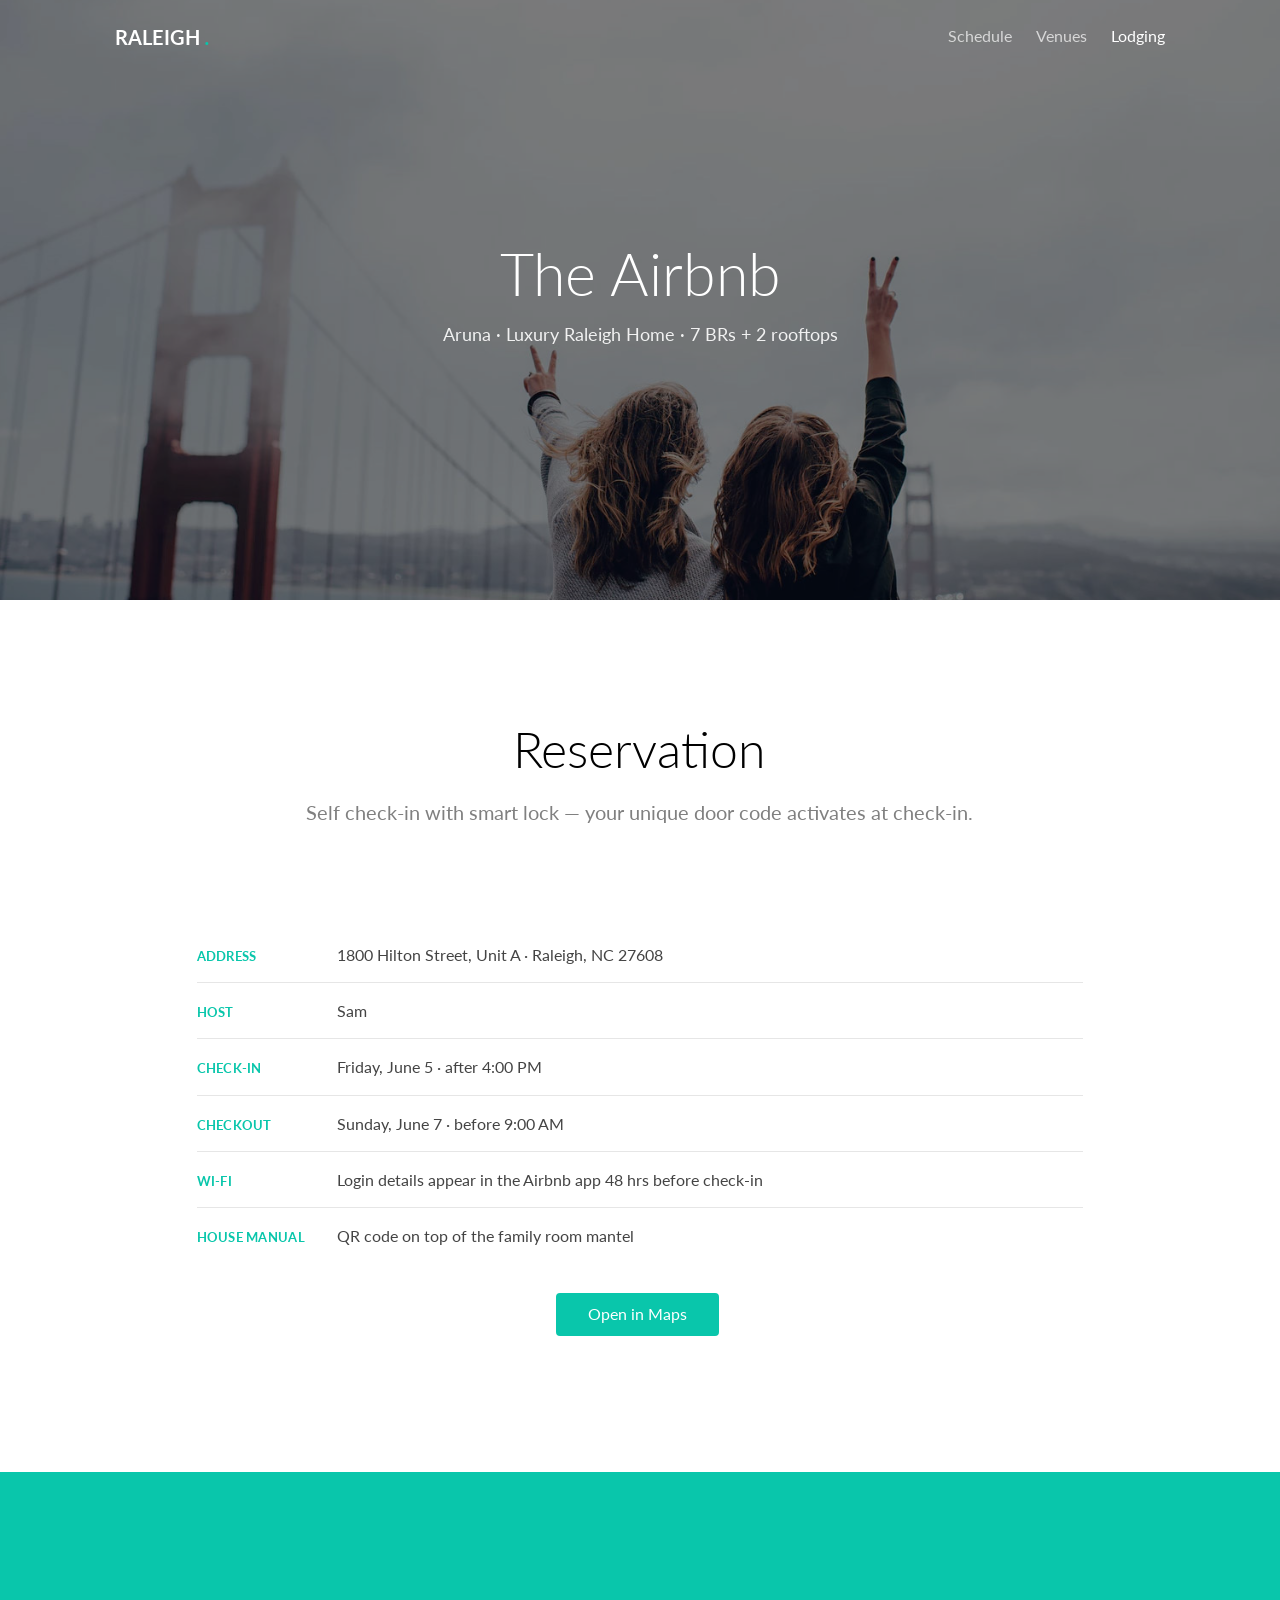
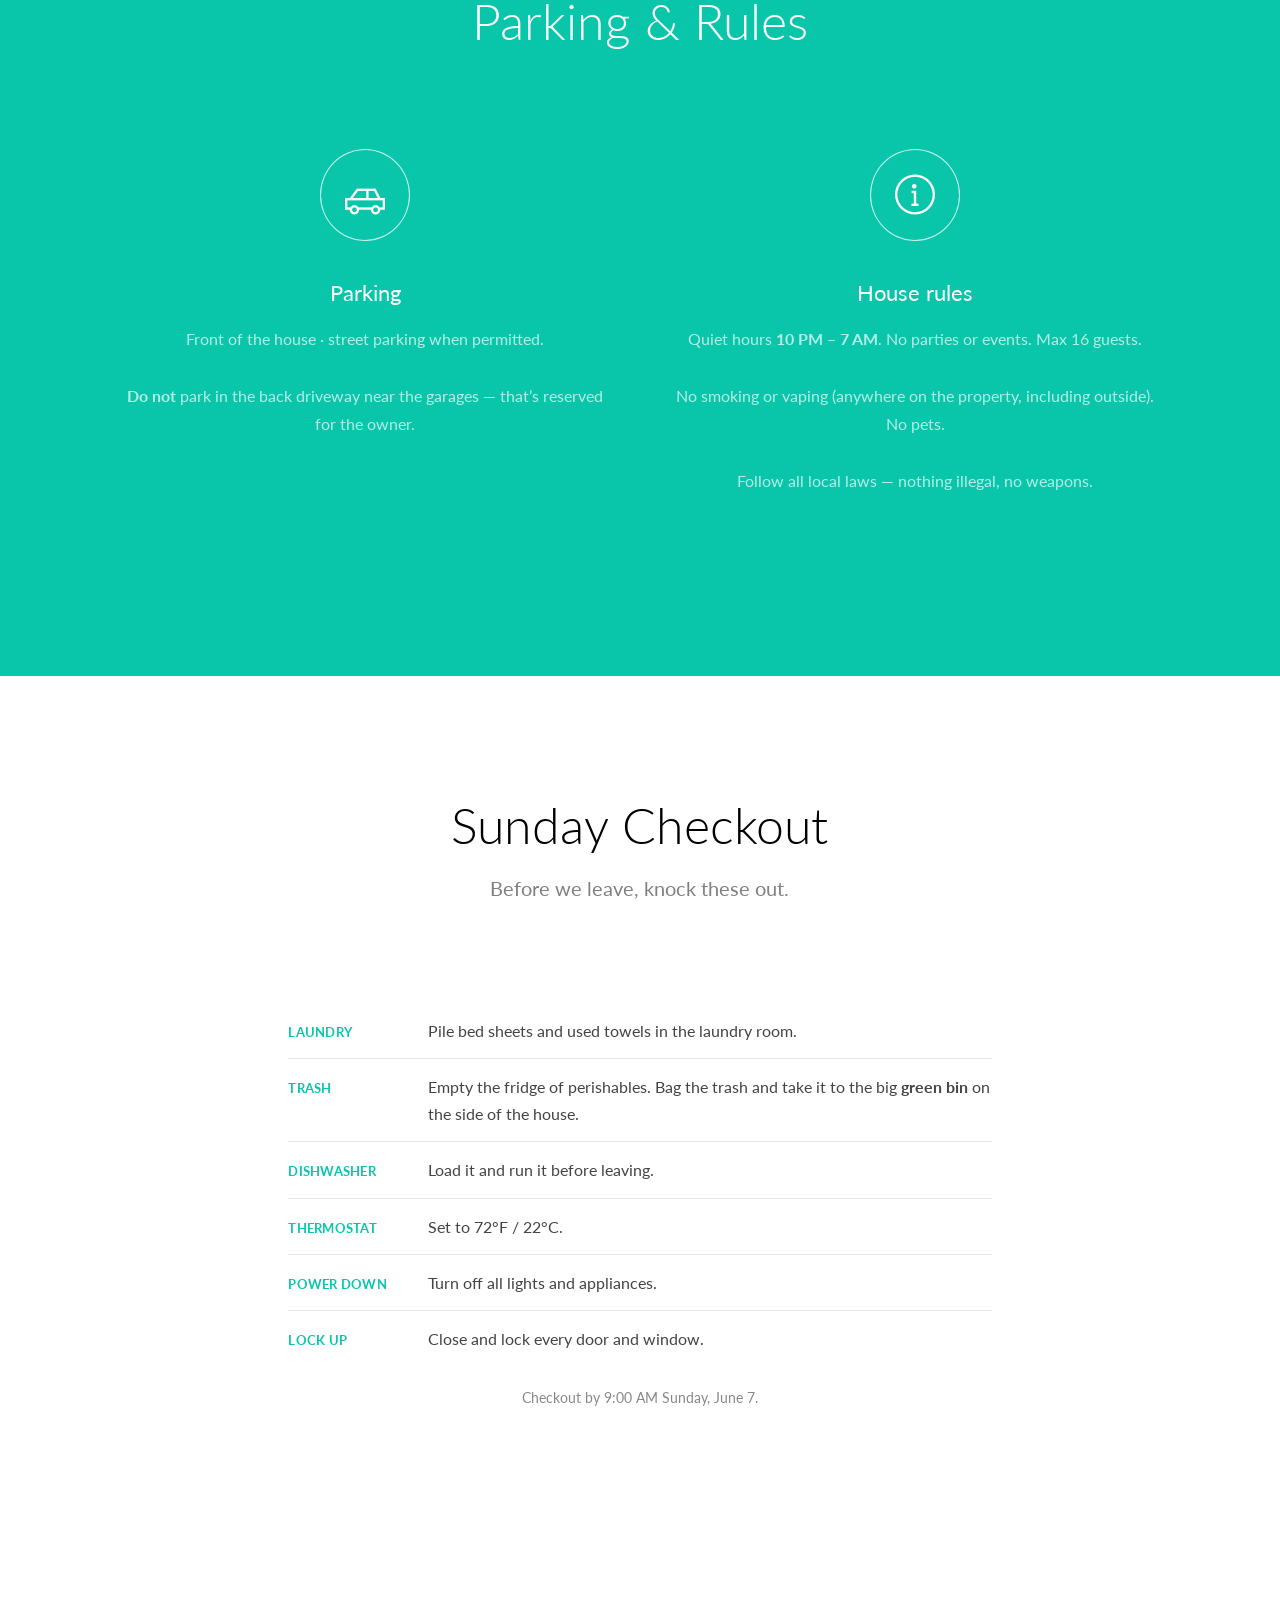
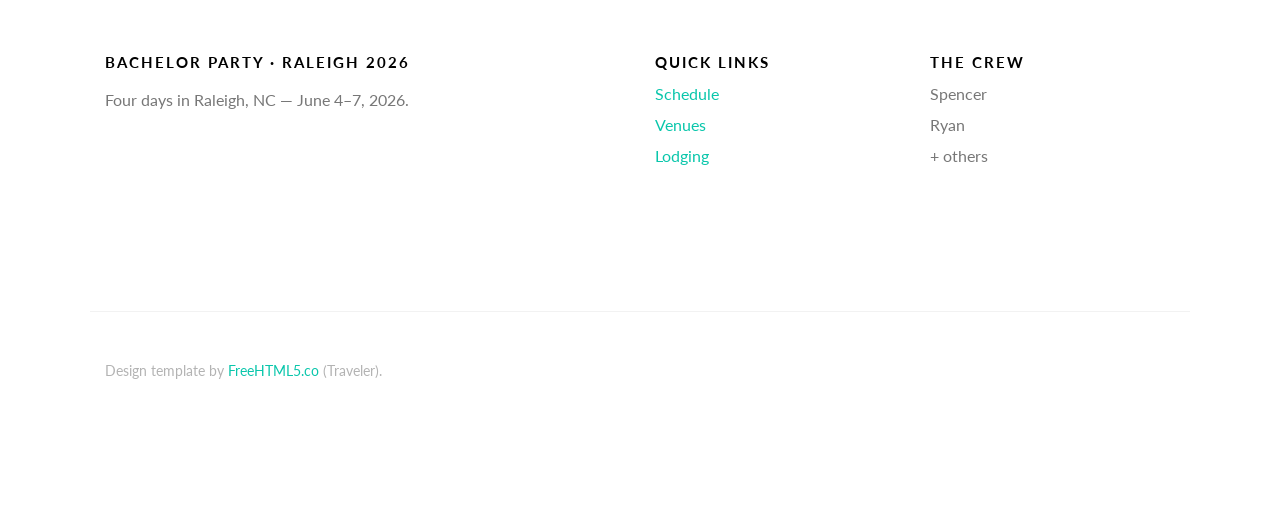
==== commit 1118a1ef: "Drop Safety section from lodging, rebalance row to two columns Co-Authored-By: Claude Opus 4.7 (1M c" ====
--- a/lodging.html
+++ b/lodging.html
@@ -6,6 +6,7 @@
 <title>Lodging &mdash; Bachelor Party Raleigh 2026</title>
 <meta name="viewport" content="width=device-width, initial-scale=1">
 <meta name="description" content="Airbnb details for the Raleigh bachelor party, June 4–7, 2026." />
+<meta name="robots" content="noindex, nofollow" />
 
 <link href="https://fonts.googleapis.com/css?family=Lato:300,400,700" rel="stylesheet">
 <link rel="stylesheet" href="css/animate.css">
@@ -86,12 +87,12 @@
 
     <div class="row">
       <div class="col-md-8 col-md-offset-2 text-center gtco-heading animate-box">
-        <h2>Parking, Safety &amp; Rules</h2>
-      </div>
-    </div>
-
-    <div class="row">
-      <div class="col-md-4 col-sm-6">
+        <h2>Parking &amp; Rules</h2>
+      </div>
+    </div>
+
+    <div class="row">
+      <div class="col-md-6">
         <div class="feature-center animate-box" data-animate-effect="fadeIn">
           <span class="icon"><i class="ti-car"></i></span>
           <h3>Parking</h3>
@@ -100,17 +101,7 @@
         </div>
       </div>
 
-      <div class="col-md-4 col-sm-6">
-        <div class="feature-center animate-box" data-animate-effect="fadeIn">
-          <span class="icon"><i class="ti-shield"></i></span>
-          <h3>Safety</h3>
-          <p>Smoke detectors throughout the property.</p>
-          <p>Fire extinguishers and first aid kits under the kitchen sinks (and a few bedroom closets).</p>
-          <p>Emergencies: 911.</p>
-        </div>
-      </div>
-
-      <div class="col-md-4 col-sm-6">
+      <div class="col-md-6">
         <div class="feature-center animate-box" data-animate-effect="fadeIn">
           <span class="icon"><i class="ti-info-alt"></i></span>
           <h3>House rules</h3>
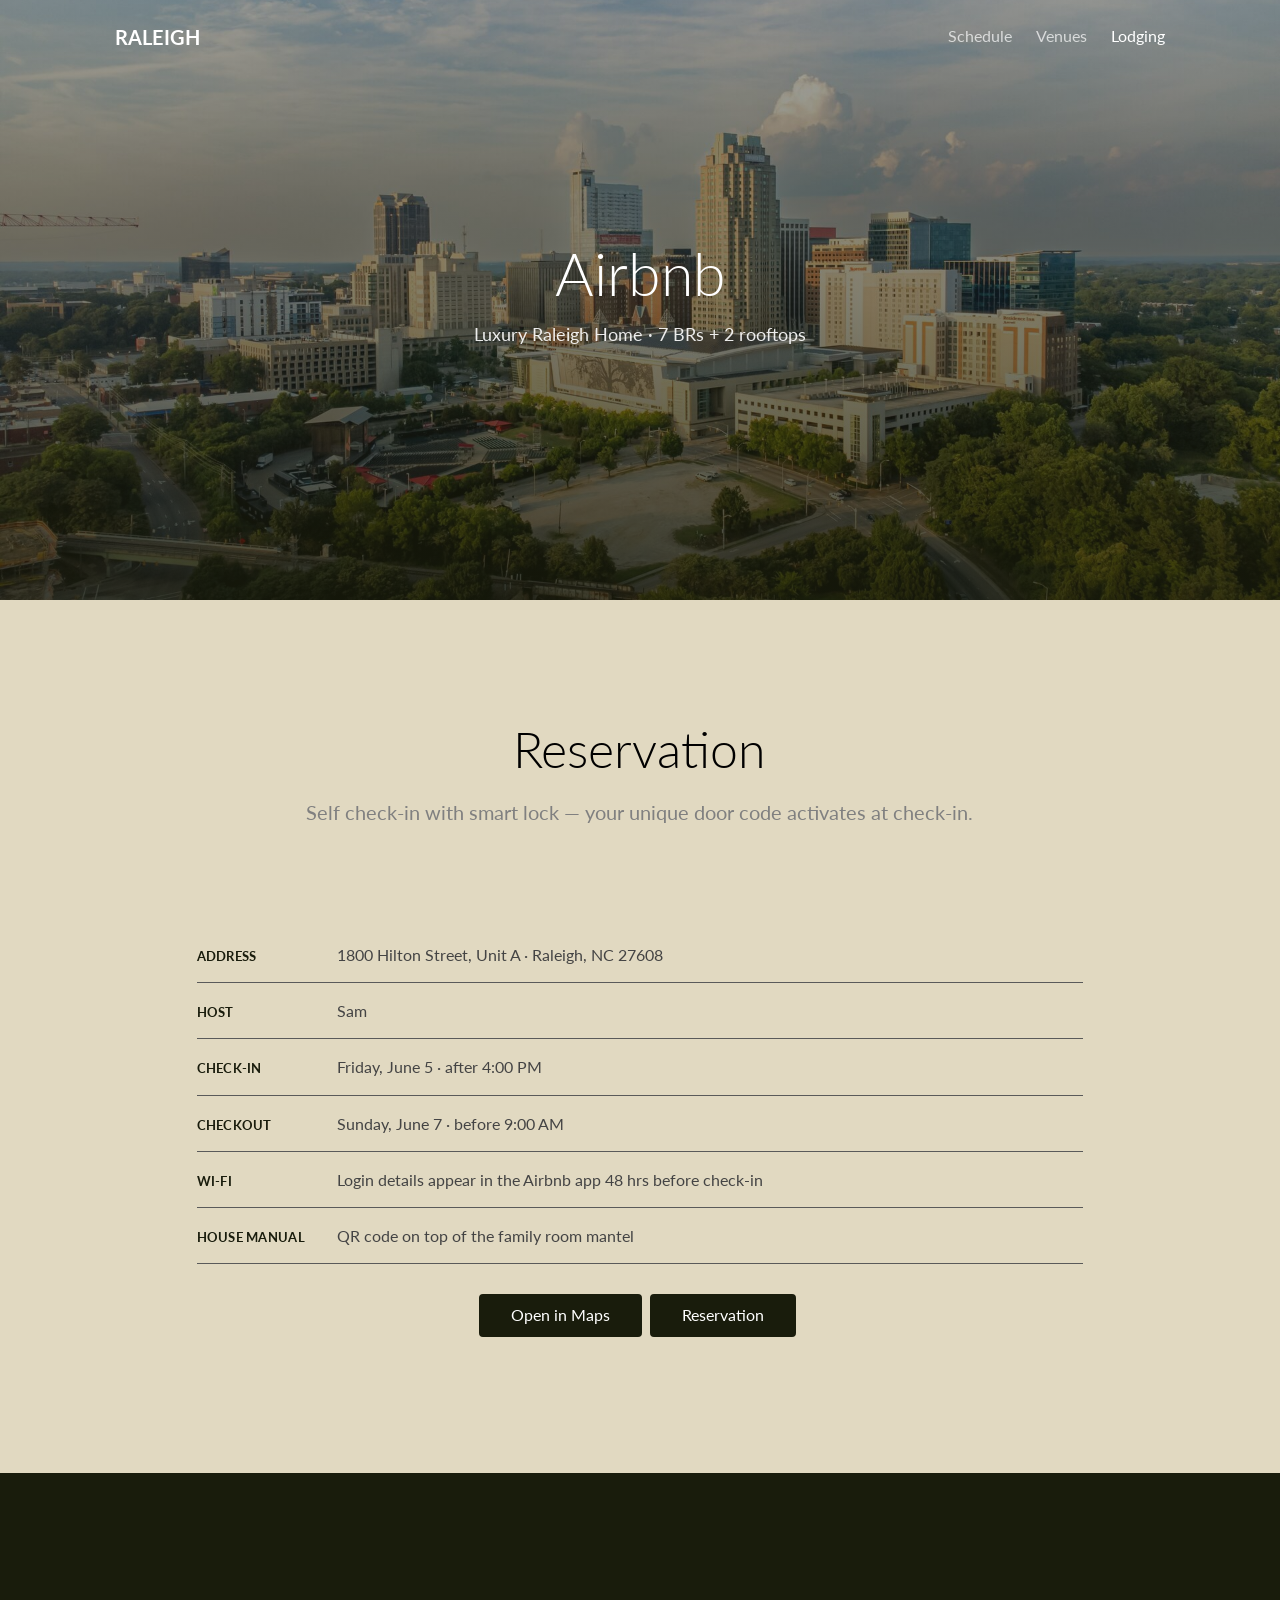
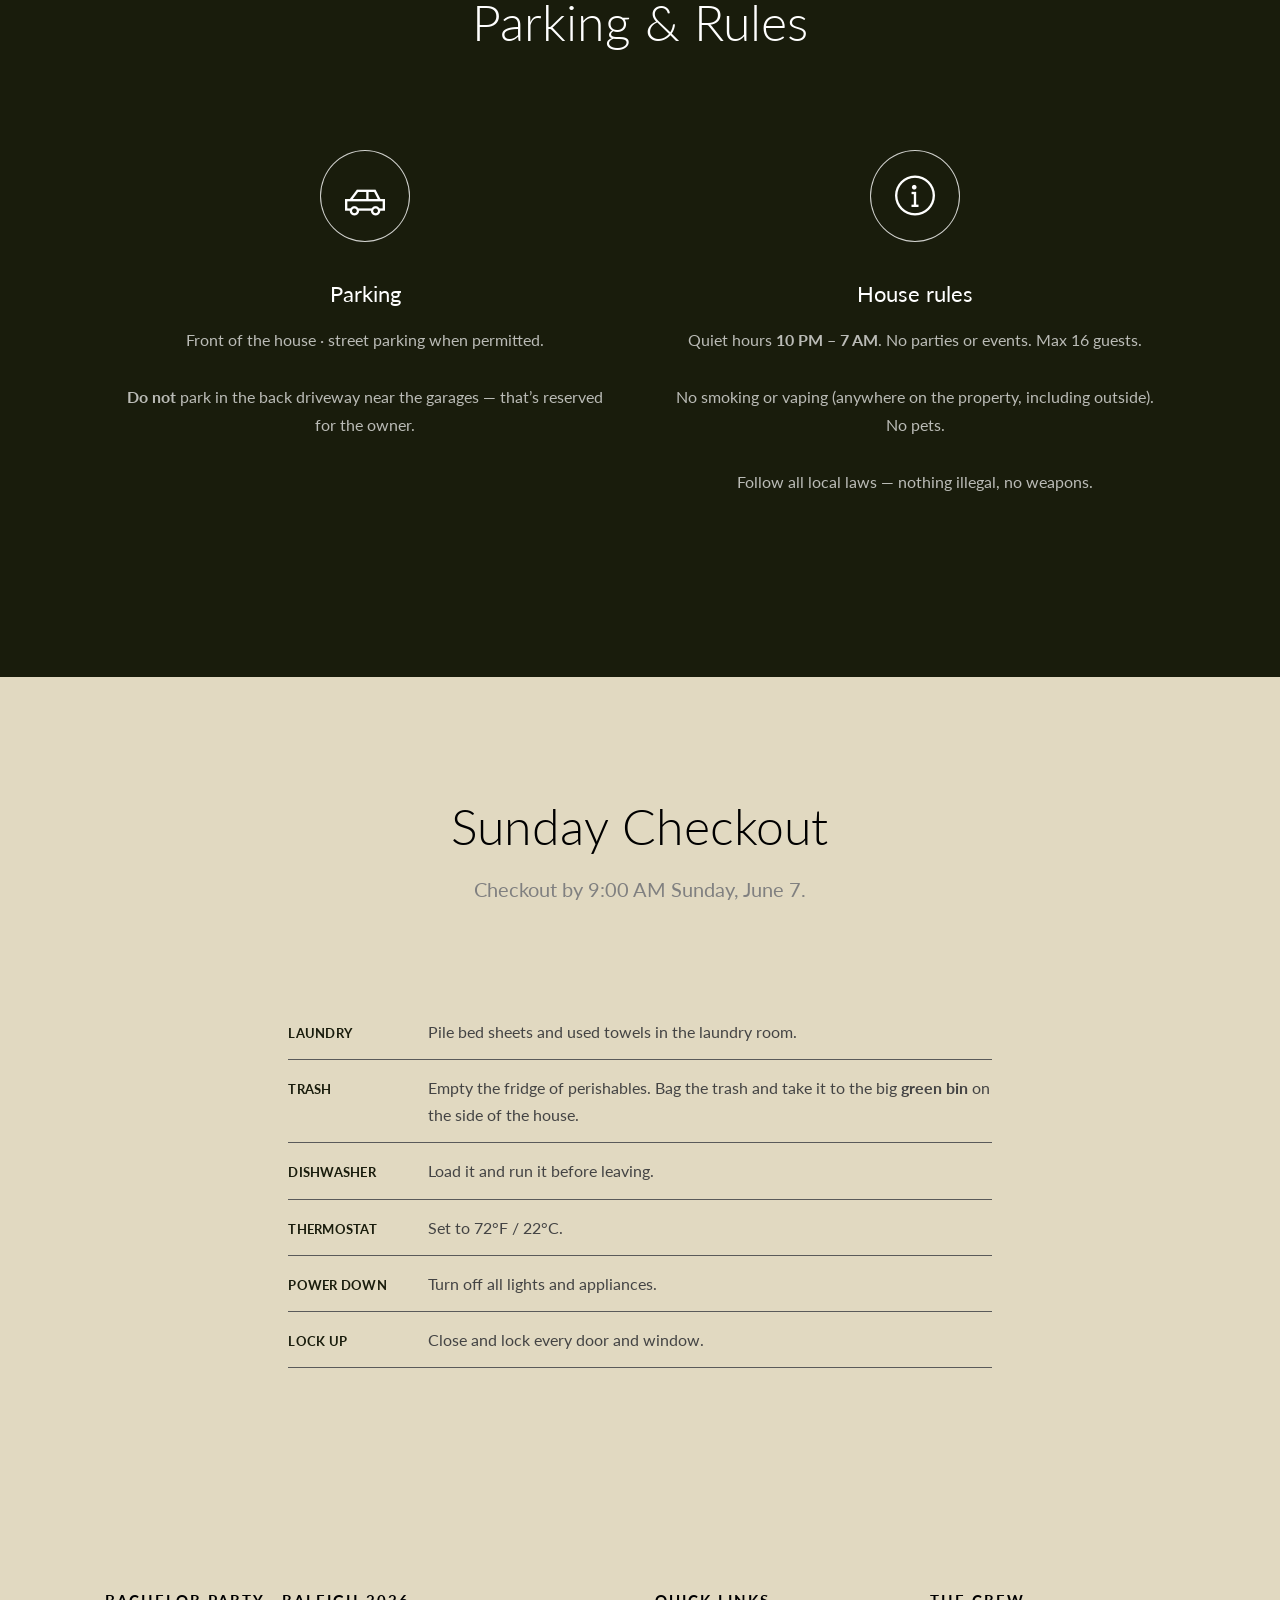
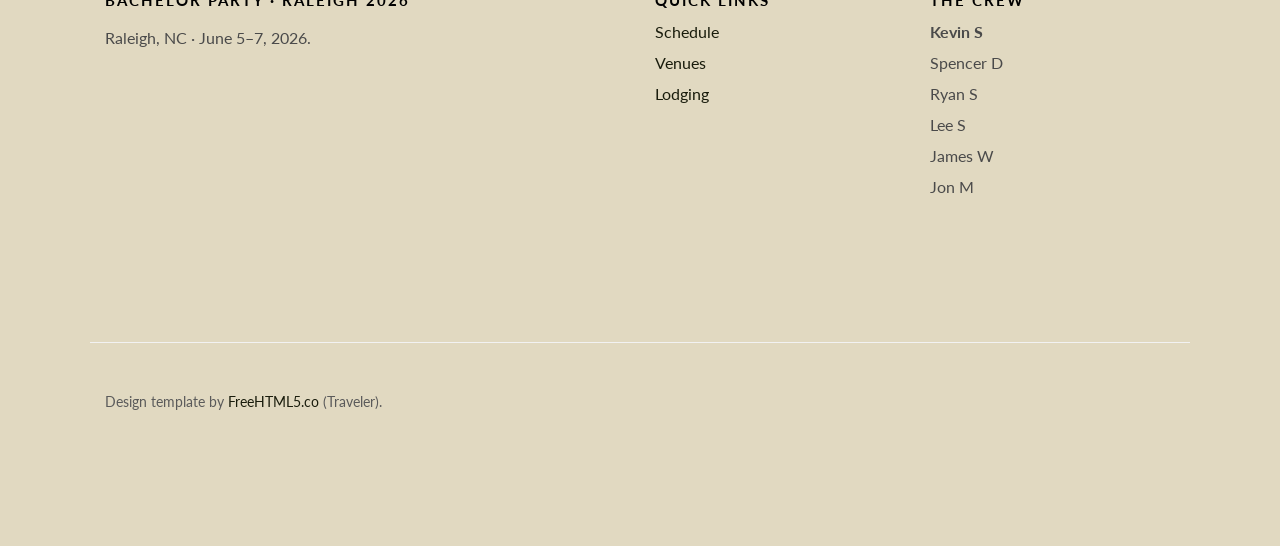
==== commit 9f1191a6: "Real photos, Raleigh skyline hero, redesigned color palette, and content polish - Swap Traveler stoc" ====
--- a/lodging.html
+++ b/lodging.html
@@ -5,7 +5,7 @@
 <meta http-equiv="X-UA-Compatible" content="IE=edge">
 <title>Lodging &mdash; Bachelor Party Raleigh 2026</title>
 <meta name="viewport" content="width=device-width, initial-scale=1">
-<meta name="description" content="Airbnb details for the Raleigh bachelor party, June 4–7, 2026." />
+<meta name="description" content="Airbnb details for the Raleigh bachelor party, June 5–7, 2026." />
 <meta name="robots" content="noindex, nofollow" />
 
 <link href="https://fonts.googleapis.com/css?family=Lato:300,400,700" rel="stylesheet">
@@ -28,7 +28,7 @@
   <div class="gtco-container">
     <div class="row">
       <div class="col-sm-4 col-xs-12">
-        <div id="gtco-logo"><a href="index.html">Raleigh <em>.</em></a></div>
+        <div id="gtco-logo"><a href="index.html">Raleigh</a></div>
       </div>
       <div class="col-xs-8 text-right menu-1">
         <ul>
@@ -41,13 +41,13 @@
   </div>
 </nav>
 
-<header class="gtco-cover gtco-cover-sm" role="banner" style="background-image: url(images/img_bg_1.jpg)" data-stellar-background-ratio="0.5">
+<header class="gtco-cover gtco-cover-sm" role="banner" style="background-image: url(images/raleigh-skyline.jpg)" data-stellar-background-ratio="0.5">
   <div class="overlay"></div>
   <div class="gtco-container text-center">
     <div class="display-t">
       <div class="display-tc">
-        <h1>The Airbnb</h1>
-        <p style="color:#fff;font-size:18px;">Aruna &middot; Luxury Raleigh Home &middot; 7 BRs + 2 rooftops</p>
+        <h1>Airbnb</h1>
+        <p style="color:#fff;font-size:18px;">Luxury Raleigh Home &middot; 7 BRs + 2 rooftops</p>
       </div>
     </div>
   </div>
@@ -75,6 +75,7 @@
         </ul>
         <p style="text-align:center;margin-top:30px;">
           <a href="https://www.google.com/maps/search/?api=1&amp;query=1800+Hilton+St+Unit+A+Raleigh+NC+27608" target="_blank" rel="noopener" class="btn btn-primary">Open in Maps</a>
+          <a href="https://www.airbnb.com/trips/v1" target="_blank" rel="noopener" class="btn btn-primary">Reservation</a>
         </p>
       </div>
     </div>
@@ -86,14 +87,14 @@
   <div class="gtco-container">
 
     <div class="row">
-      <div class="col-md-8 col-md-offset-2 text-center gtco-heading animate-box">
+      <div class="col-md-8 col-md-offset-2 text-center gtco-heading">
         <h2>Parking &amp; Rules</h2>
       </div>
     </div>
 
     <div class="row">
       <div class="col-md-6">
-        <div class="feature-center animate-box" data-animate-effect="fadeIn">
+        <div class="feature-center">
           <span class="icon"><i class="ti-car"></i></span>
           <h3>Parking</h3>
           <p>Front of the house &middot; street parking when permitted.</p>
@@ -102,7 +103,7 @@
       </div>
 
       <div class="col-md-6">
-        <div class="feature-center animate-box" data-animate-effect="fadeIn">
+        <div class="feature-center">
           <span class="icon"><i class="ti-info-alt"></i></span>
           <h3>House rules</h3>
           <p>Quiet hours <strong>10 PM &ndash; 7 AM</strong>. No parties or events. Max 16 guests.</p>
@@ -121,7 +122,7 @@
     <div class="row">
       <div class="col-md-8 col-md-offset-2 text-center gtco-heading">
         <h2>Sunday Checkout</h2>
-        <p>Before we leave, knock these out.</p>
+        <p>Checkout by 9:00 AM Sunday, June 7.</p>
       </div>
     </div>
 
@@ -135,7 +136,6 @@
           <li><span class="time">Power down</span><span class="event">Turn off all lights and appliances.</span></li>
           <li><span class="time">Lock up</span><span class="event">Close and lock every door and window.</span></li>
         </ul>
-        <p style="text-align:center;margin-top:20px;color:#888;font-size:14px;">Checkout by 9:00 AM Sunday, June 7.</p>
       </div>
     </div>
 
@@ -148,7 +148,7 @@
       <div class="col-md-5">
         <div class="gtco-widget">
           <h3>Bachelor Party &middot; Raleigh 2026</h3>
-          <p>Four days in Raleigh, NC &mdash; June 4&ndash;7, 2026.</p>
+          <p>Raleigh, NC &middot; June 5&ndash;7, 2026.</p>
         </div>
       </div>
       <div class="col-md-3 col-md-push-1">
@@ -165,9 +165,12 @@
         <div class="gtco-widget">
           <h3>The Crew</h3>
           <ul class="gtco-footer-links">
-            <li>Spencer</li>
-            <li>Ryan</li>
-            <li>+ others</li>
+            <li><strong>Kevin S</strong></li>
+            <li>Spencer D</li>
+            <li>Ryan S</li>
+            <li>Lee S</li>
+            <li>James W</li>
+            <li>Jon M</li>
           </ul>
         </div>
       </div>
--- a/css/style.css
+++ b/css/style.css
@@ -15,8 +15,8 @@
   font-weight: 400;
   font-size: 16px;
   line-height: 1.7;
-  color: #777;
-  background: #fff;
+  color: #4a4a4a;
+  background: #E1D9C1;
 }
 
 #page {
@@ -47,13 +47,13 @@
 }
 
 a {
-  color: #09C6AB;
+  color: #191C0C;
   -webkit-transition: 0.5s;
   -o-transition: 0.5s;
   transition: 0.5s;
 }
 a:hover, a:active, a:focus {
-  color: #09C6AB;
+  color: #191C0C;
   outline: none;
   text-decoration: none;
 }
@@ -71,17 +71,17 @@
 
 ::-webkit-selection {
   color: #fff;
-  background: #09C6AB;
+  background: #191C0C;
 }
 
 ::-moz-selection {
   color: #fff;
-  background: #09C6AB;
+  background: #191C0C;
 }
 
 ::selection {
   color: #fff;
-  background: #09C6AB;
+  background: #191C0C;
 }
 
 .gtco-container {
@@ -115,7 +115,7 @@
   font-weight: bold;
 }
 .gtco-nav #gtco-logo em {
-  color: #09C6AB;
+  color: #191C0C;
 }
 .gtco-nav a {
   padding: 5px 10px;
@@ -201,7 +201,7 @@
   font-size: 15px;
 }
 .gtco-nav ul li.has-dropdown .dropdown li a:hover {
-  color: #09C6AB;
+  color: #191C0C;
 }
 .gtco-nav ul li.has-dropdown .dropdown li.active > a {
   color: #000 !important;
@@ -210,7 +210,7 @@
   color: #fff;
 }
 .gtco-nav ul li.btn-cta a {
-  color: #09C6AB;
+  color: #191C0C;
 }
 .gtco-nav ul li.btn-cta a span {
   border: 2px solid rgba(255, 255, 255, 0.5);
@@ -230,7 +230,7 @@
 }
 .gtco-nav ul li.btn-cta a:hover span {
   background: #fff;
-  color: #09C6AB;
+  color: #191C0C;
 }
 .gtco-nav ul li.active > a {
   color: #fff !important;
@@ -298,7 +298,7 @@
   margin-bottom: 30px;
 }
 #gtco-header .form-wrap {
-  border-top: 10px solid #09C6AB;
+  border-top: 10px solid #191C0C;
   position: relative;
   width: 100%;
   -webkit-box-shadow: 0px 2px 5px 0px rgba(0, 0, 0, 0.15);
@@ -337,7 +337,7 @@
   display: block;
   padding: 10px 20px 20px 20px;
   background: #fff;
-  color: #09C6AB;
+  color: #191C0C;
 }
 #gtco-header .form-wrap .tab-menu li.gtco-first a {
   border-top-left-radius: 7px;
@@ -446,7 +446,7 @@
   width: 100%;
 }
 .gtco-cover a {
-  color: #09C6AB;
+  color: #191C0C;
 }
 .gtco-cover a:hover {
   color: white;
@@ -458,7 +458,7 @@
   top: 0;
   left: 0;
   right: 0;
-  background: rgba(0, 0, 0, 0.5);
+  background: linear-gradient(to bottom, rgba(25, 28, 12, 0.35) 0%, rgba(25, 28, 12, 0.55) 50%, rgba(25, 28, 12, 0.8) 100%);
 }
 .gtco-cover > .gtco-container {
   position: relative;
@@ -575,7 +575,7 @@
   display: inline-block;
   zoom: 1;
   *display: inline;
-  color: #09C6AB;
+  color: #191C0C;
   padding-left: 10px;
   padding-right: 10px;
 }
@@ -693,7 +693,7 @@
 #gtco-counter .counter {
   font-size: 50px;
   margin-bottom: 10px;
-  color: #09C6AB;
+  color: #191C0C;
   font-weight: 100;
   display: block;
 }
@@ -759,7 +759,7 @@
 }
 
 #gtco-features {
-  background: #09C6AB;
+  background: #191C0C;
 }
 #gtco-features .gtco-heading h2 {
   color: #fff;
@@ -774,7 +774,7 @@
   width: 90px;
   height: 90px;
   border: 1px solid rgba(255, 255, 255, 0.8);
-  background: #09C6AB;
+  background: #191C0C;
 }
 #gtco-features .feature-center .icon i {
   color: #fff;
@@ -834,7 +834,7 @@
 .feature-center h3 {
   font-size: 22px;
   margin-bottom: 20px;
-  color: #09C6AB;
+  color: #191C0C;
   position: relative;
 }
 
@@ -853,7 +853,7 @@
   display: table-cell;
   vertical-align: middle;
   font-size: 40px;
-  color: #09C6AB;
+  color: #191C0C;
 }
 .feature-left .feature-copy {
   float: right;
@@ -940,7 +940,7 @@
 #gtco-subscribe .btn {
   height: 46px;
   border: none !important;
-  background: #09C6AB;
+  background: #191C0C;
   color: #fff;
   font-size: 16px;
   text-transform: uppercase;
@@ -1014,10 +1014,10 @@
   *display: inline;
 }
 #gtco-footer .footer-logo span {
-  color: #09C6AB;
+  color: #191C0C;
 }
 #gtco-footer .copyright {
-  color: #b3b3b3;
+  color: #5a5a5a;
   padding-top: 3em;
   margin-top: 3em;
   border-top: 1px solid #f2f2f2;
@@ -1289,21 +1289,21 @@
 }
 
 .btn-primary {
-  background: #09C6AB;
-  color: #fff;
-  border: 2px solid #09C6AB !important;
+  background: #191C0C;
+  color: #fff;
+  border: 2px solid #191C0C !important;
 }
 .btn-primary:hover, .btn-primary:focus, .btn-primary:active {
-  background: #0adec0 !important;
-  border-color: #0adec0 !important;
+  background: #2a3015 !important;
+  border-color: #2a3015 !important;
 }
 .btn-primary.btn-outline {
   background: transparent;
-  color: #09C6AB;
-  border: 2px solid #09C6AB;
+  color: #191C0C;
+  border: 2px solid #191C0C;
 }
 .btn-primary.btn-outline:hover, .btn-primary.btn-outline:focus, .btn-primary.btn-outline:active {
-  background: #09C6AB;
+  background: #191C0C;
   color: #fff;
 }
 
@@ -1455,7 +1455,7 @@
 .form-control:active, .form-control:focus {
   outline: none;
   box-shadow: none;
-  border-color: #09C6AB;
+  border-color: #191C0C;
 }
 
 .row-mt-15em {
@@ -1517,7 +1517,7 @@
   margin-left: 0px;
 }
 .gtco-nav .gtco-contact ul li a i {
-  color: #09C6AB;
+  color: #191C0C;
 }
 .gtco-nav .gtco-contact ul li a:hover i {
   color: #fff;
@@ -1636,7 +1636,7 @@
 .owl-theme .owl-dots .owl-dot span {
   width: 10px;
   height: 10px;
-  background: #09C6AB;
+  background: #191C0C;
   -webkit-transition: 0.2s;
   -o-transition: 0.2s;
   transition: 0.2s;
@@ -1644,12 +1644,12 @@
 }
 .owl-theme .owl-dots .owl-dot span:hover {
   background: none;
-  border: 2px solid #09C6AB;
+  border: 2px solid #191C0C;
 }
 
 .owl-theme .owl-dots .owl-dot.active span, .owl-theme .owl-dots .owl-dot:hover span {
   background: none;
-  border: 2px solid #09C6AB;
+  border: 2px solid #191C0C;
 }
 
 .fh5co-card-item {
@@ -1725,7 +1725,7 @@
   font-size: 20px;
   font-weight: 400;
   margin: 0 0 10px 0;
-  color: #09C6AB;
+  color: #191C0C;
 }
 .fh5co-card-item .fh5co-text span {
   color: #b3b3b3;
@@ -1770,8 +1770,8 @@
   opacity: 1;
   visibility: visible;
   bottom: 0px;
-  border: 2px solid #0adec0 !important;
-  background: #0adec0 !important;
+  border: 2px solid #2a3015 !important;
+  background: #2a3015 !important;
 }
 .fh5co-card-item:hover figure .overlay, .fh5co-card-item:focus figure .overlay {
   opacity: 1;
@@ -1803,7 +1803,7 @@
   border-radius: 5px;
 }
 .price-box.popular {
-  border: 2px solid #09C6AB;
+  border: 2px solid #191C0C;
 }
 .price-box.popular .popular-text {
   top: 0;
@@ -1812,7 +1812,7 @@
   margin-top: -2em;
   position: absolute;
   padding: 4px 20px;
-  background: #09C6AB;
+  background: #191C0C;
   color: #fff;
   -webkit-border-radius: 4px;
   -moz-border-radius: 4px;
@@ -1826,7 +1826,7 @@
   left: 50%;
   margin-left: -10px;
   border-top: 10px solid black;
-  border-top-color: #09C6AB;
+  border-top-color: #191C0C;
   border-left: 10px solid transparent;
   border-right: 10px solid transparent;
 }
--- a/css/custom.css
+++ b/css/custom.css
@@ -1,21 +1,17 @@
 /* Site-specific tweaks layered on top of Traveler's style.css */
 
-/* Safety: if main.js fails to call fadeOut on the loader,
-   hide it via CSS after 1.5s so the page isn't blank. */
+/* Static site — no loader. Traveler's loader was a full-screen white
+   overlay relying on JS to fade out, which made the page look blank
+   if any script failed. Hide it permanently. */
 .gtco-loader {
-  animation: bp-hide-loader 0s 1.5s forwards;
-}
-@keyframes bp-hide-loader {
-  to { opacity: 0; visibility: hidden; }
+  display: none !important;
 }
 
-/* Same safety for .animate-box: reveal after 3s if waypoints
-   never fires (so content doesn't stay invisible). */
+/* Defeat Traveler's animate-box opacity:0 default so content is
+   always visible. If JS adds fadeIn classes on scroll, those still
+   play (briefly), but content never starts invisible. */
 .js .animate-box {
-  animation: bp-reveal 0s 3s forwards;
-}
-@keyframes bp-reveal {
-  to { opacity: 1; }
+  opacity: 1 !important;
 }
 
 
@@ -29,19 +25,15 @@
   display: flex;
   align-items: baseline;
   padding: 14px 0;
-  border-bottom: 1px solid #e6e6e6;
+  border-bottom: 1px solid #5a5a5a;
   font-size: 16px;
   color: #444;
-}
-
-.schedule-list li:last-child {
-  border-bottom: none;
 }
 
 .schedule-list .time {
   flex: 0 0 140px;
   font-weight: 700;
-  color: #09C6AB;
+  color: #191C0C;
   letter-spacing: 0.02em;
   text-transform: uppercase;
   font-size: 13px;
@@ -52,24 +44,24 @@
 }
 
 .schedule-list .event em {
-  color: #888;
+  color: #5a5a5a;
   font-style: normal;
   font-size: 0.9em;
 }
 
 .schedule-list a {
   color: #1a1a1a;
-  border-bottom: 1px dashed #09C6AB;
+  border-bottom: 1px dashed #191C0C;
 }
 
 .schedule-list a:hover {
-  color: #09C6AB;
+  color: #191C0C;
   text-decoration: none;
 }
 
 /* Highlight a venue card when anchor-linked */
 .fh5co-card-item:target {
-  box-shadow: 0 0 0 3px #09C6AB, 0px 2px 5px 0px rgba(0, 0, 0, 0.08);
+  box-shadow: 0 0 0 3px #191C0C, 0px 2px 5px 0px rgba(0, 0, 0, 0.08);
 }
 
 /* Venue card body spacing for buttons */
@@ -78,6 +70,43 @@
   margin-top: 6px;
 }
 
+/* Equal-height venue cards: make any row containing card items a flex
+   container so columns stretch and cards fill their cells. Prevents
+   Bootstrap 3 float-grid "snagging" when one card is taller. */
+.row:has(.fh5co-card-item) {
+  display: flex;
+  flex-wrap: wrap;
+  row-gap: 30px;
+}
+
+/* Day grouping on the venues page */
+.day-section {
+  margin-bottom: 50px;
+}
+.day-section:last-child {
+  margin-bottom: 0;
+}
+.day-label {
+  font-size: 13px;
+  font-weight: 700;
+  text-transform: uppercase;
+  letter-spacing: 0.14em;
+  color: #191C0C;
+  margin: 0 0 24px;
+  padding-bottom: 12px;
+  border-bottom: 1px solid #5a5a5a;
+}
+
+.fh5co-card-item {
+  height: 100%;
+  display: flex;
+  flex-direction: column;
+}
+
+.fh5co-card-item .fh5co-text {
+  flex: 1;
+}
+
 /* Hero subtitle paragraphs (under <h1> in covers) */
 .gtco-cover .display-tc p,
 .gtco-cover .mt-text p {
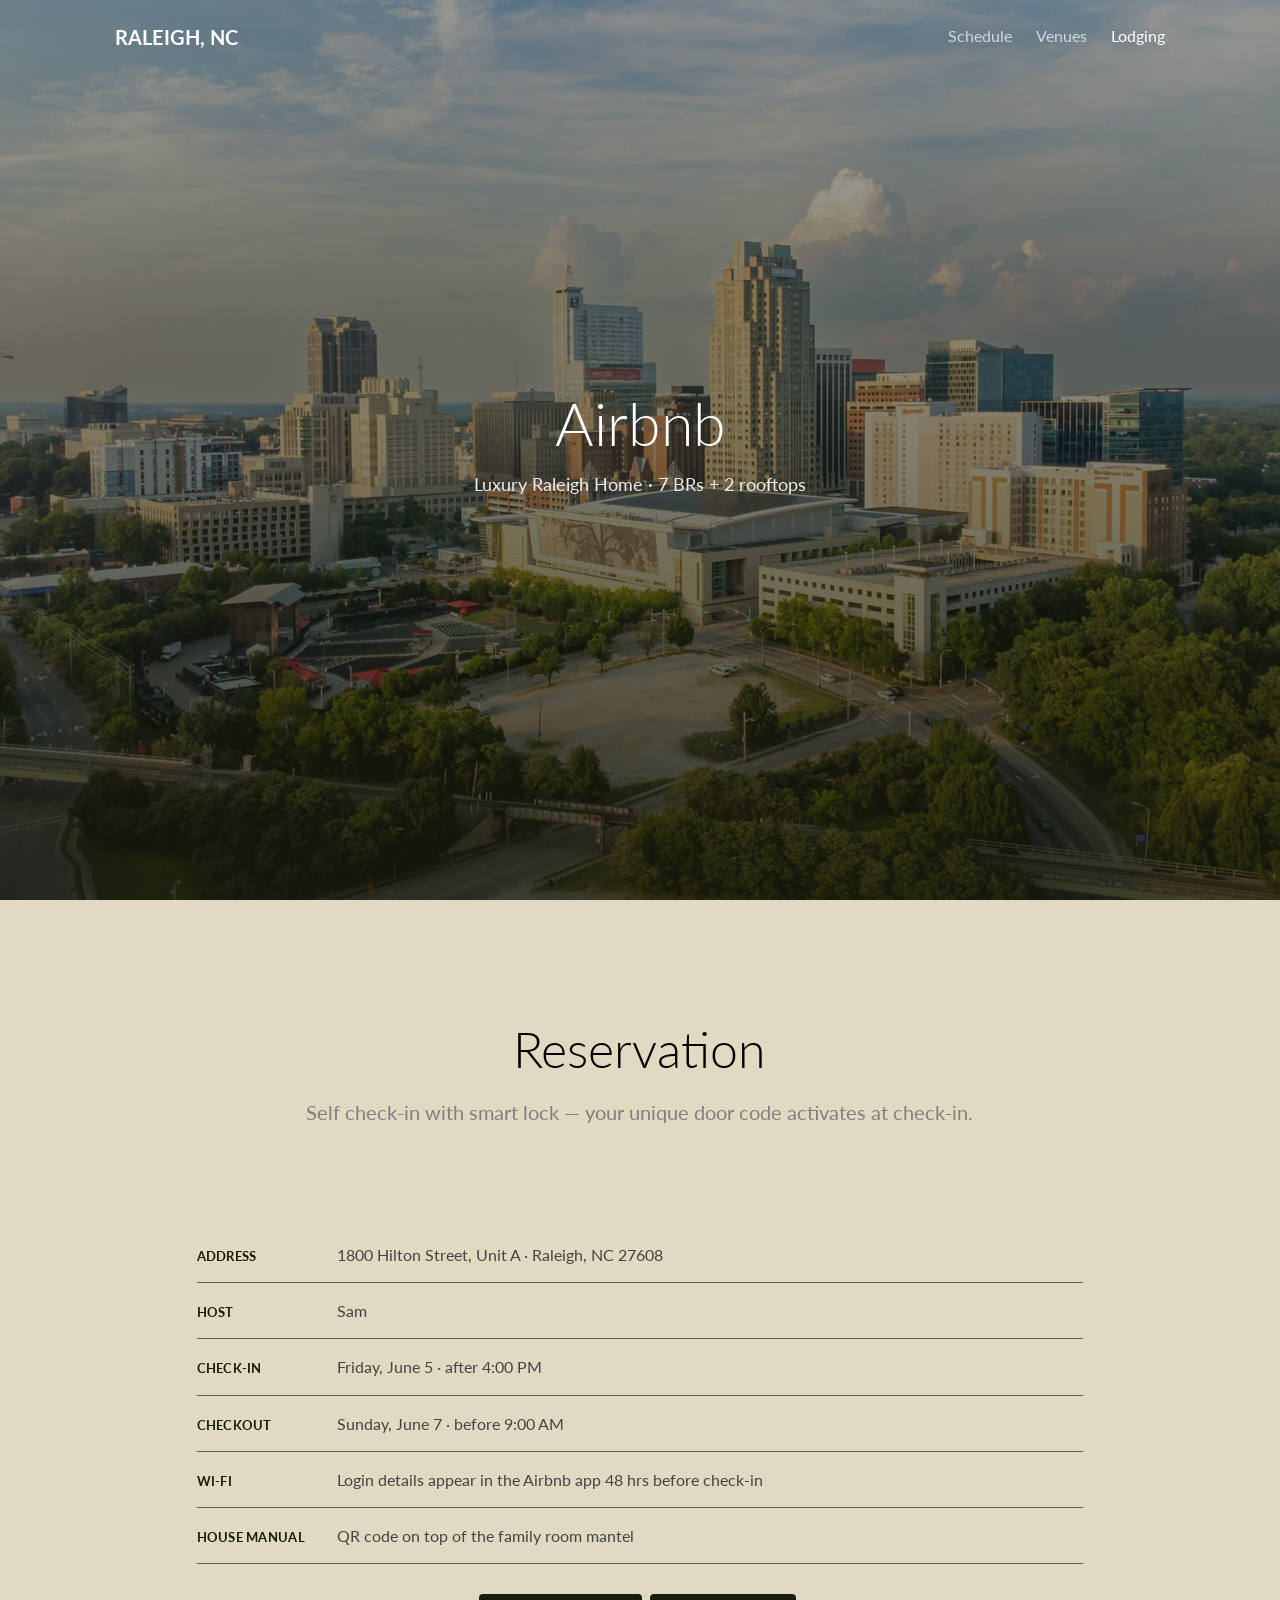
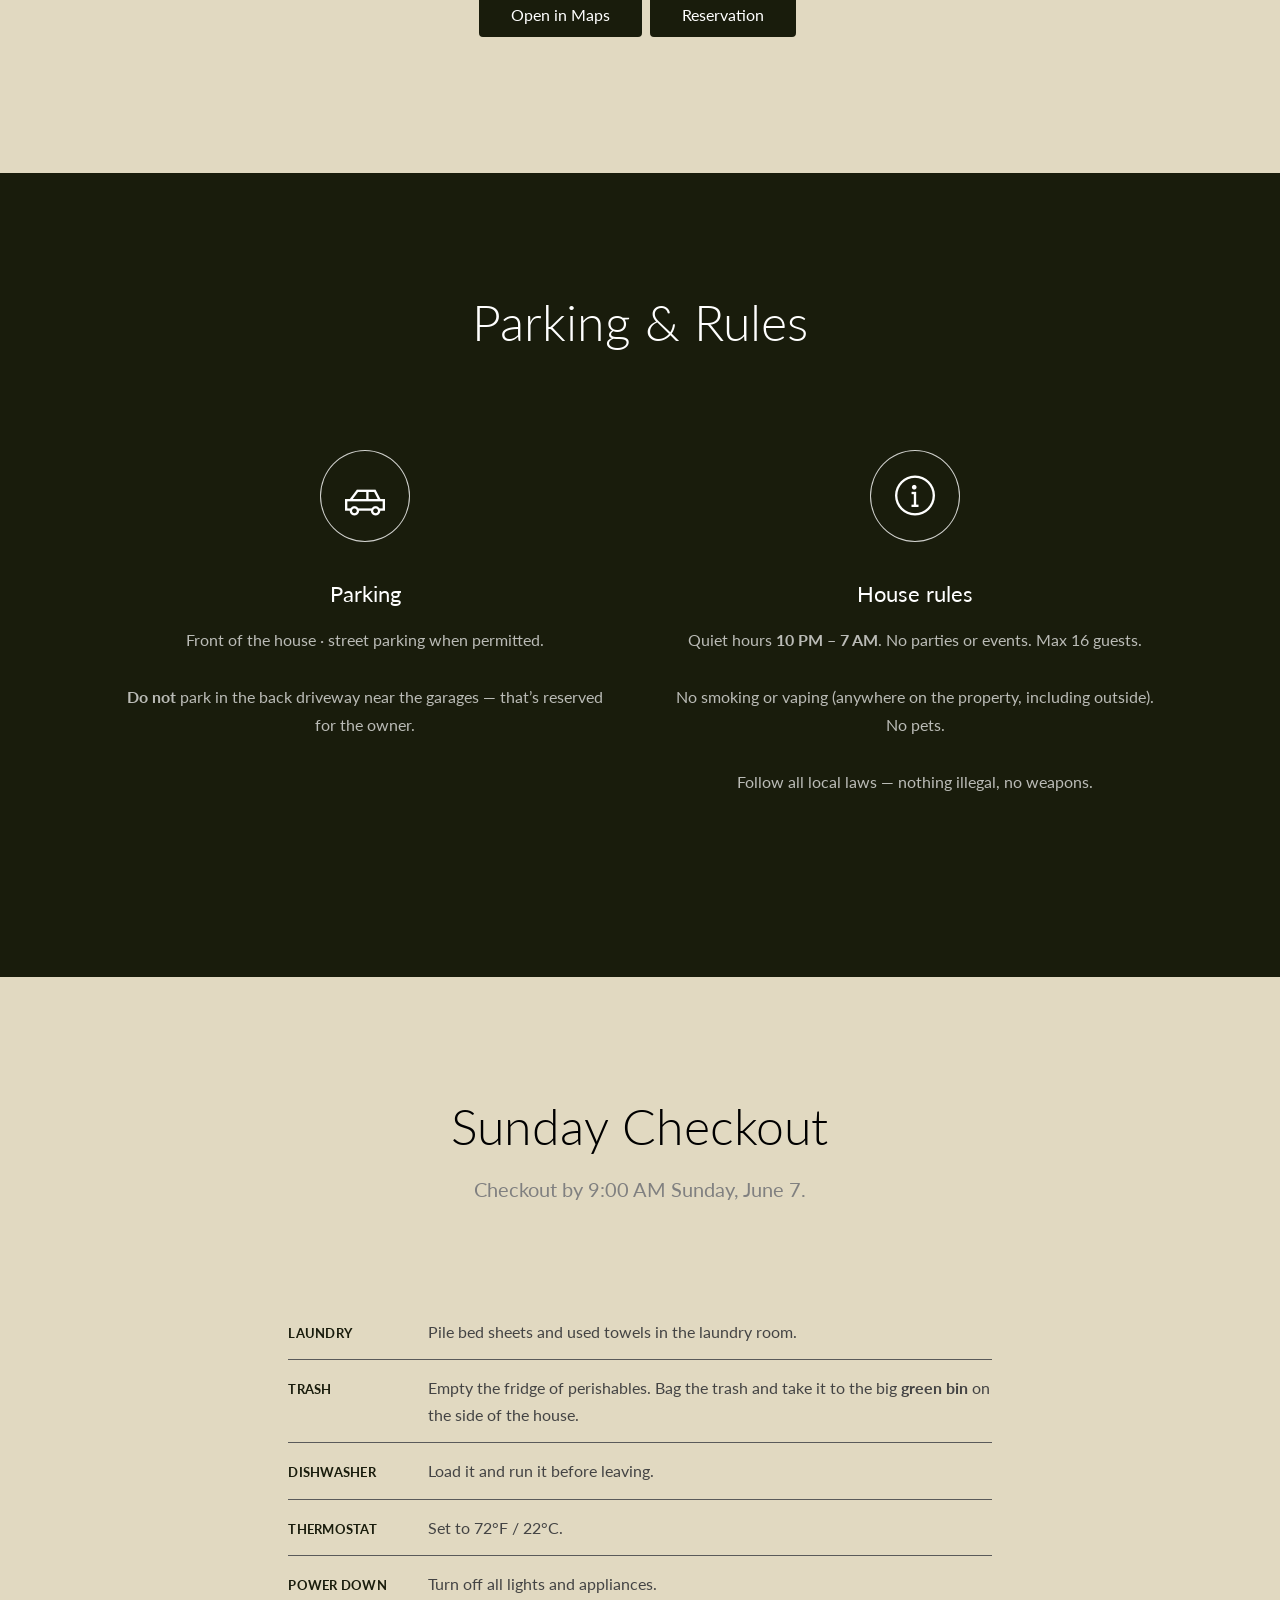
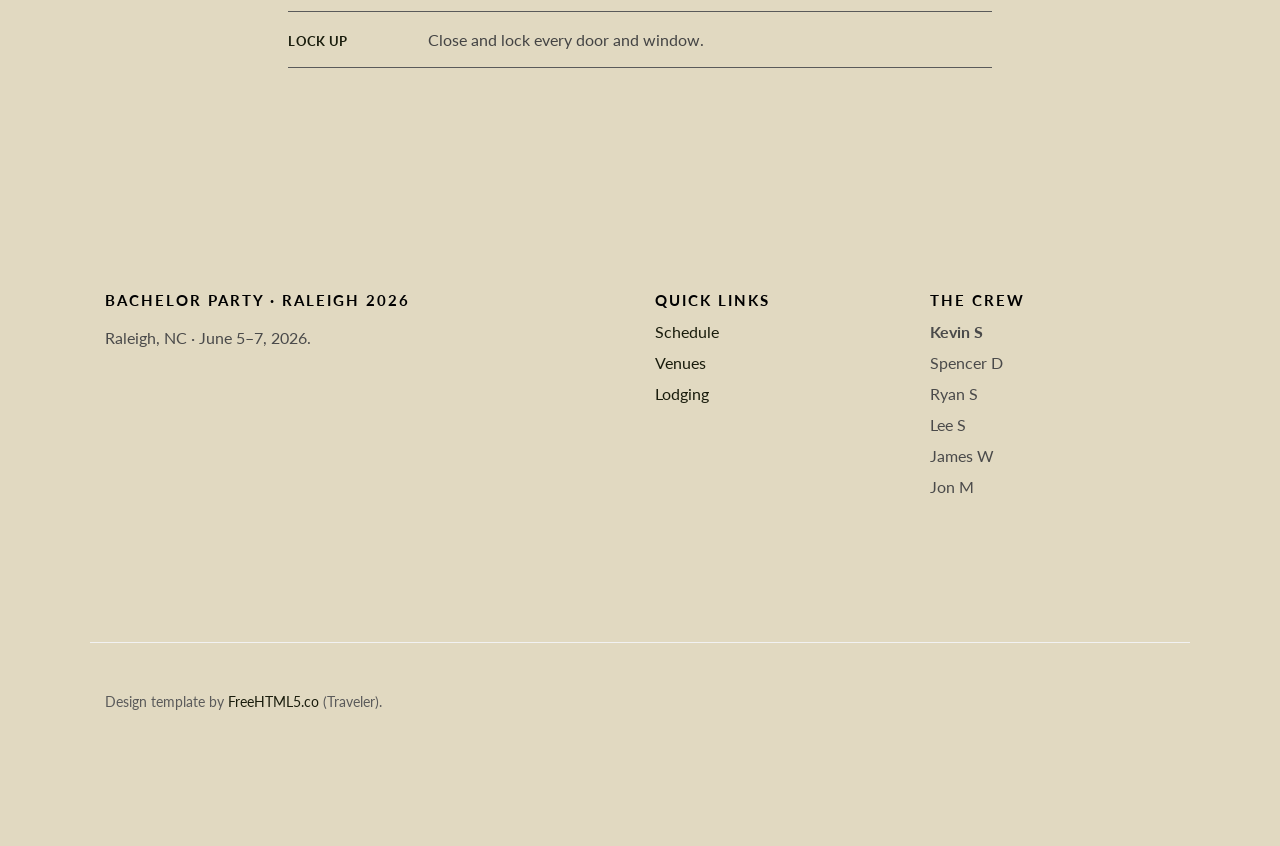
==== commit 7bea7340: "Lock hero parallax with fixed bg-attachment; unify header height; logo to "Raleigh, NC" - Replace st" ====
--- a/lodging.html
+++ b/lodging.html
@@ -28,7 +28,7 @@
   <div class="gtco-container">
     <div class="row">
       <div class="col-sm-4 col-xs-12">
-        <div id="gtco-logo"><a href="index.html">Raleigh</a></div>
+        <div id="gtco-logo"><a href="index.html">Raleigh, NC</a></div>
       </div>
       <div class="col-xs-8 text-right menu-1">
         <ul>
@@ -41,7 +41,7 @@
   </div>
 </nav>
 
-<header class="gtco-cover gtco-cover-sm" role="banner" style="background-image: url(images/raleigh-skyline.jpg)" data-stellar-background-ratio="0.5">
+<header class="gtco-cover gtco-cover-md" role="banner" style="background-image: url(images/raleigh-skyline.jpg)">
   <div class="overlay"></div>
   <div class="gtco-container text-center">
     <div class="display-t">
--- a/css/custom.css
+++ b/css/custom.css
@@ -79,6 +79,15 @@
   row-gap: 30px;
 }
 
+/* Hero backgrounds: parallax-style fixed attachment so the image stays
+   locked to the viewport while content scrolls over it. Prevents the
+   size jump that happened when stellar.js retroactively repositioned
+   the bg on first scroll. Mobile Safari falls back to "scroll" (still
+   looks fine, just not parallax). */
+.gtco-cover {
+  background-attachment: fixed;
+}
+
 /* Day grouping on the venues page */
 .day-section {
   margin-bottom: 50px;
